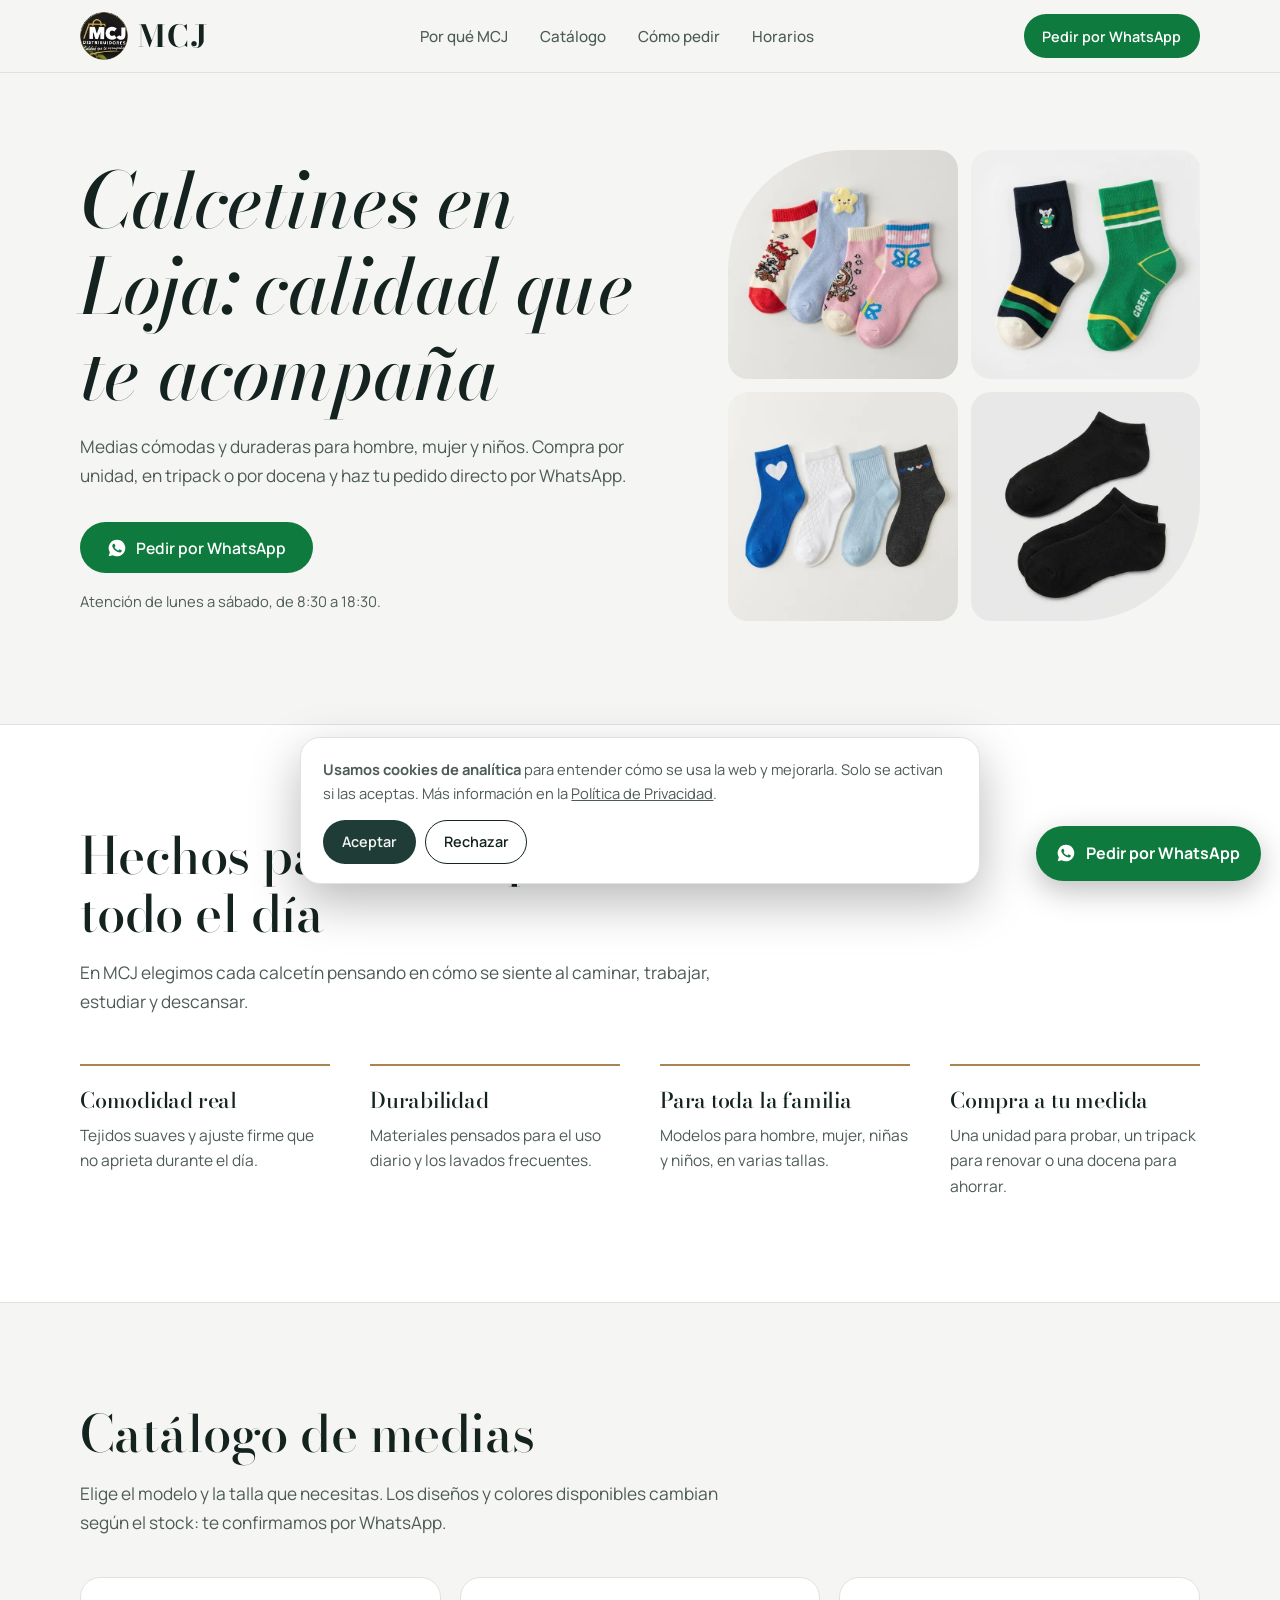
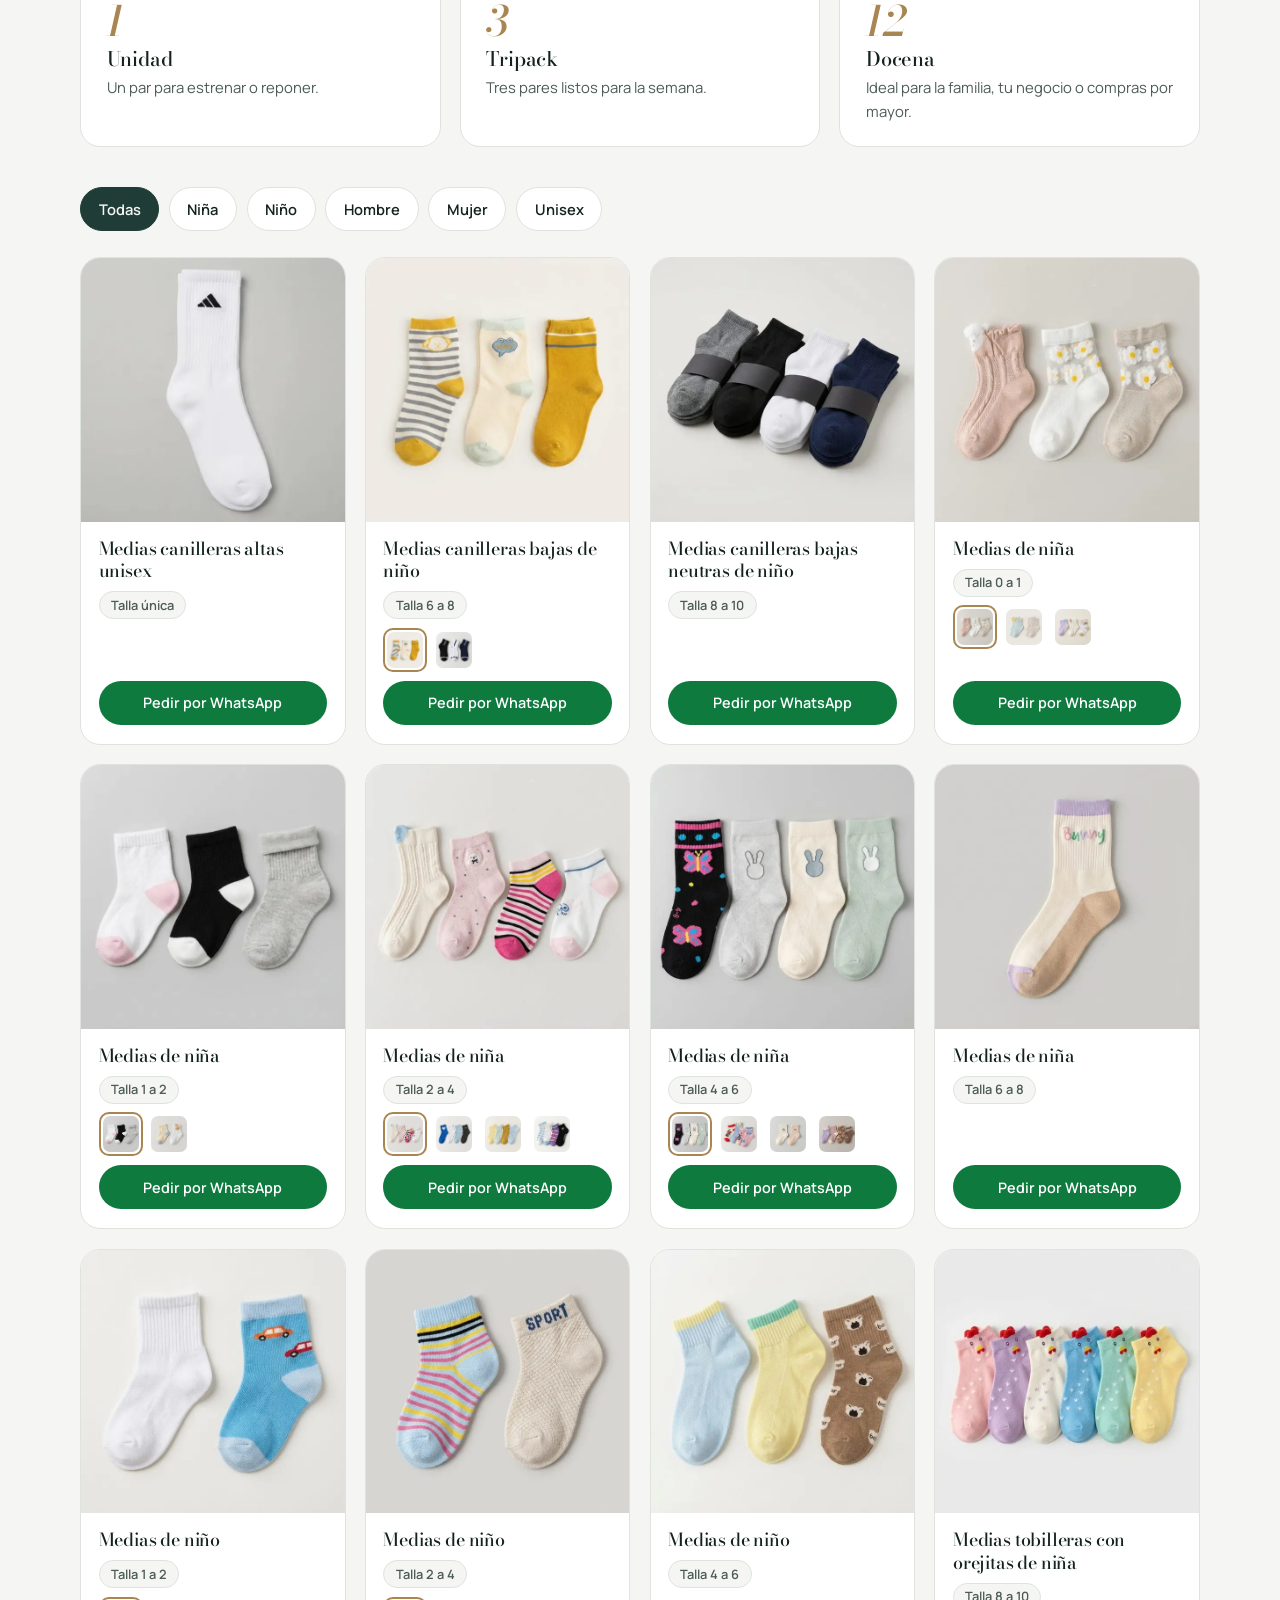
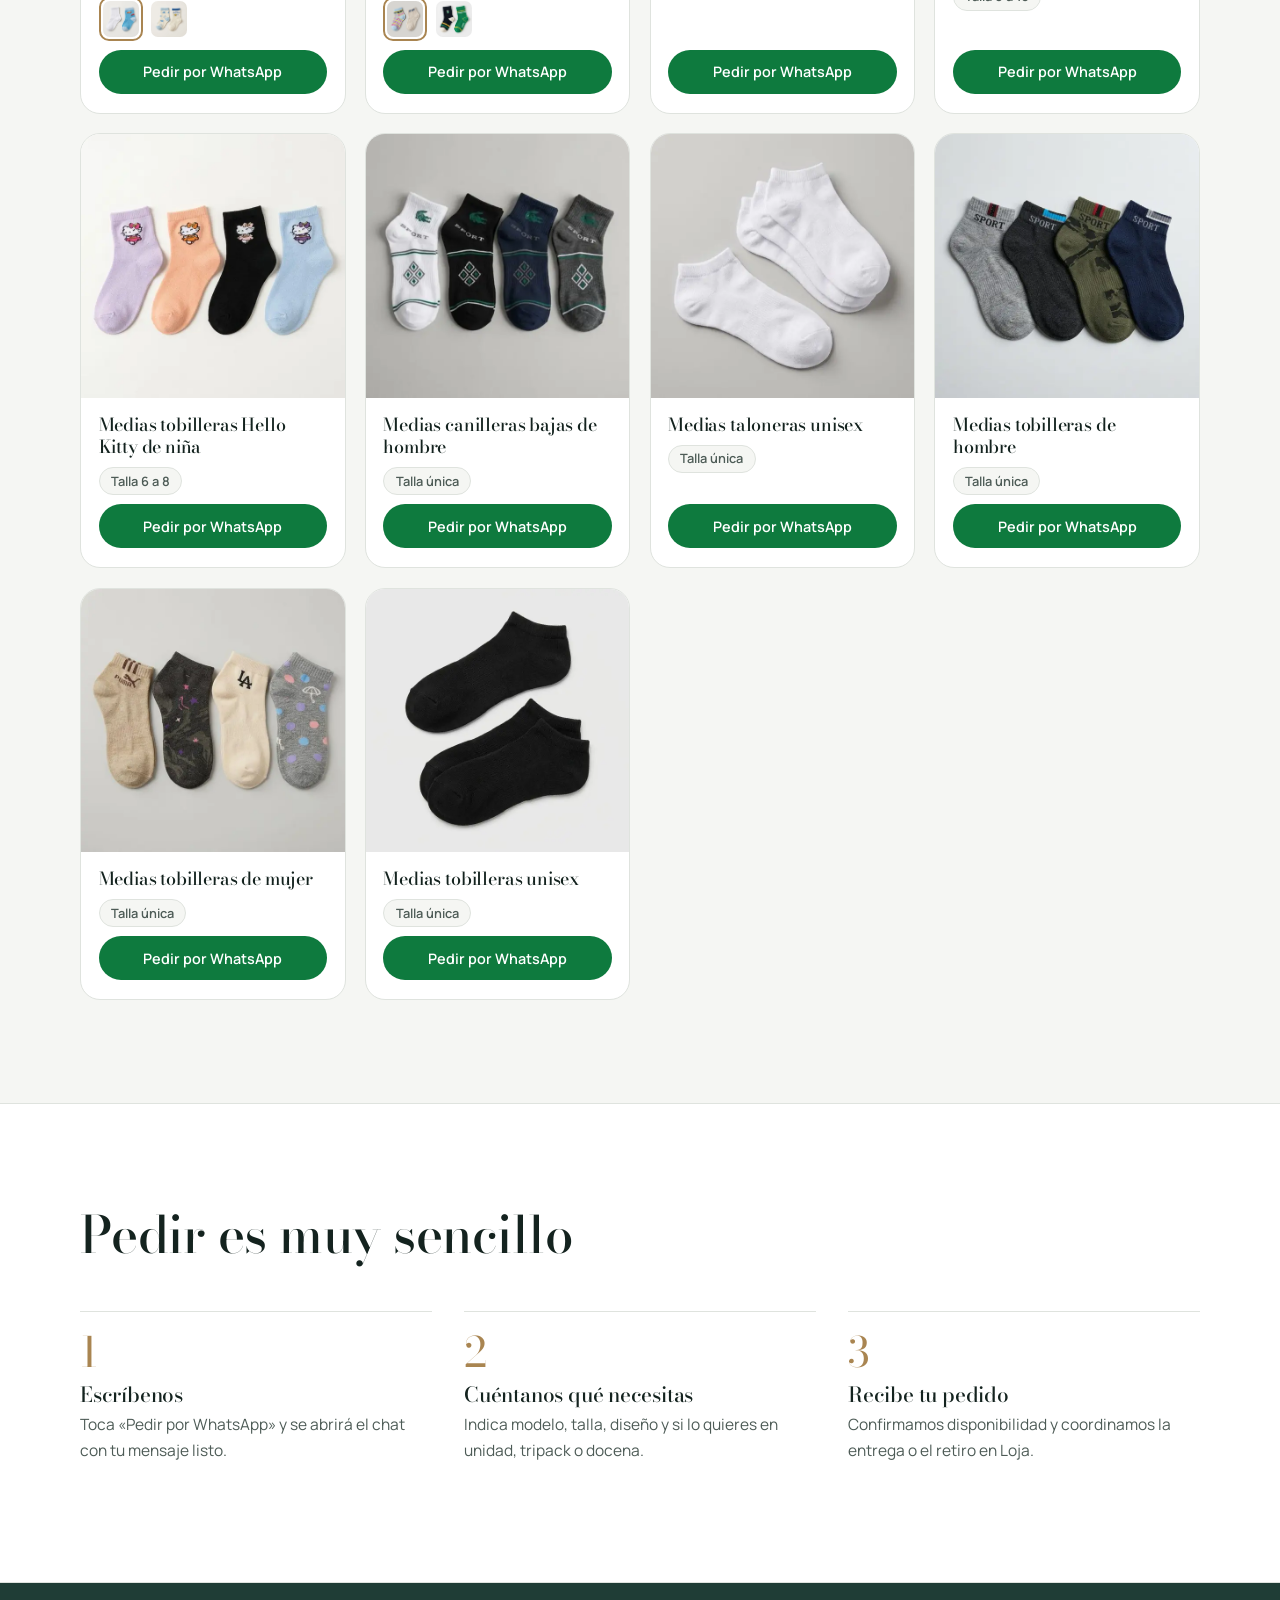
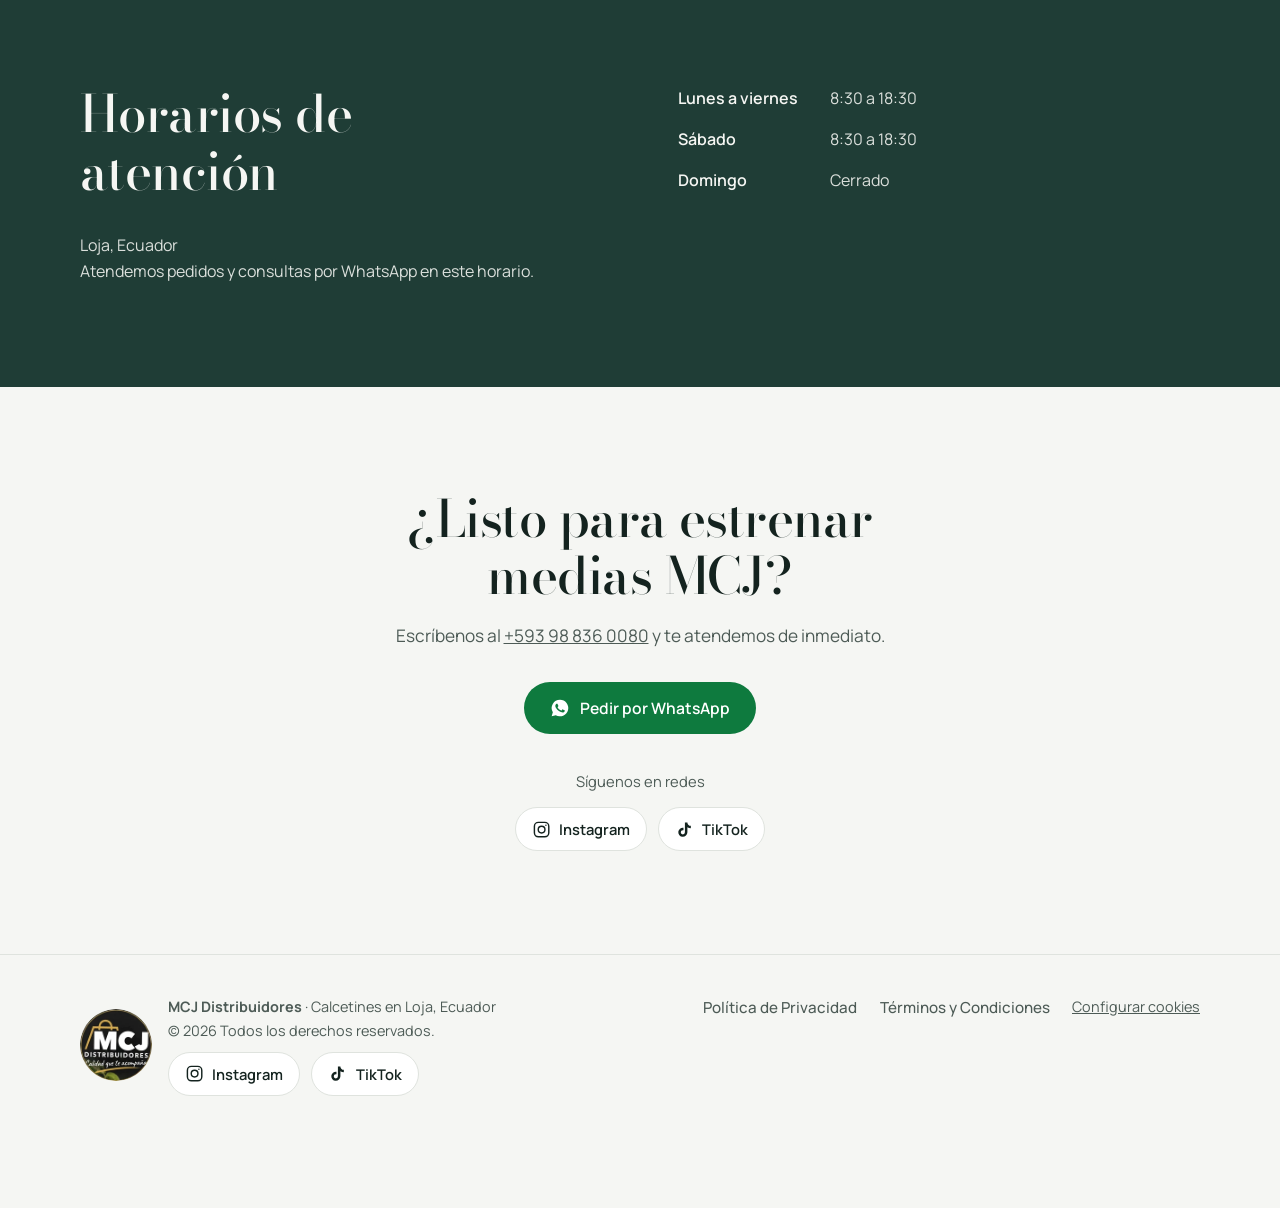
==== index.html @ efca0dd3 "Add files via upload" ====
<!DOCTYPE html>
<html lang="es-EC">
<head>
<meta charset="utf-8">
<meta name="viewport" content="width=device-width, initial-scale=1, viewport-fit=cover">
<title>Calcetines en Loja | Por unidad, tripack y docena | MCJ</title>
<meta name="description" content="Medias y calcetines para hombre, mujer y niños en Loja. Compra por unidad, tripack o docena y pide directo por WhatsApp. MCJ, calidad que te acompaña.">
<meta name="robots" content="index, follow">
<meta name="theme-color" content="#14231f">
<link rel="canonical" href="https://www.tudominio.com/">
<link rel="icon" href="favicon.ico" sizes="any">
<link rel="icon" href="favicon-32.png" sizes="32x32" type="image/png">
<link rel="apple-touch-icon" href="apple-touch-icon.png">
<link rel="manifest" href="site.webmanifest">
<meta property="og:type" content="website"><meta property="og:locale" content="es_EC"><meta property="og:site_name" content="MCJ">
<meta property="og:title" content="Calcetines en Loja | Por unidad, tripack y docena | MCJ"><meta property="og:description" content="Medias y calcetines para hombre, mujer y niños en Loja. Compra por unidad, tripack o docena y pide directo por WhatsApp. MCJ, calidad que te acompaña.">
<meta property="og:url" content="https://www.tudominio.com/">
<meta property="og:image" content="https://www.tudominio.com/img/og-mcj.jpg"><meta property="og:image:width" content="1200"><meta property="og:image:height" content="630">
<meta property="og:image:alt" content="Logo de MCJ Distribuidores y medias: calcetines en Loja, calidad que te acompaña">
<meta name="twitter:card" content="summary_large_image"><meta name="twitter:title" content="Calcetines en Loja | Por unidad, tripack y docena | MCJ"><meta name="twitter:description" content="Medias y calcetines para hombre, mujer y niños en Loja. Compra por unidad, tripack o docena y pide directo por WhatsApp. MCJ, calidad que te acompaña."><meta name="twitter:image" content="https://www.tudominio.com/img/og-mcj.jpg">
<link rel="preconnect" href="https://fonts.googleapis.com"><link rel="preconnect" href="https://fonts.gstatic.com" crossorigin>
<link href="https://fonts.googleapis.com/css2?family=Bodoni+Moda:ital,wght@0,500;0,700;1,500&family=Manrope:wght@400;500;600;700&display=swap" rel="stylesheet">
<link rel="stylesheet" href="style.css">
<script type="application/ld+json">{"@context": "https://schema.org", "@graph": [{"@type": "ClothingStore", "@id": "https://www.tudominio.com/#tienda", "name": "MCJ Distribuidores", "alternateName": "MCJ", "logo": "https://www.tudominio.com/img/logo-mcj.webp", "sameAs": ["https://www.instagram.com/mcj_distribuidores/", "https://www.tiktok.com/@mcj.distribuidore"], "slogan": "Calidad que te acompaña", "description": "Venta de calcetines y medias para hombre, mujer y niños, por unidad, tripack y docena en Loja, Ecuador.", "telephone": "+593988360080", "url": "https://www.tudominio.com/", "image": "https://www.tudominio.com/img/og-mcj.jpg", "priceRange": "$", "address": {"@type": "PostalAddress", "addressLocality": "Loja", "addressRegion": "Loja", "addressCountry": "EC"}, "areaServed": {"@type": "City", "name": "Loja"}, "openingHoursSpecification": [{"@type": "OpeningHoursSpecification", "dayOfWeek": ["Monday", "Tuesday", "Wednesday", "Thursday", "Friday", "Saturday"], "opens": "08:30", "closes": "18:30"}]}, {"@type": "WebSite", "@id": "https://www.tudominio.com/#web", "url": "https://www.tudominio.com/", "name": "MCJ", "inLanguage": "es-EC"}, {"@type": "ItemList", "name": "Catálogo de medias MCJ", "itemListElement": [{"@type": "ListItem", "position": 1, "name": "Medias canilleras altas unisex", "image": "https://www.tudominio.com/img/m00.webp"}, {"@type": "ListItem", "position": 2, "name": "Medias canilleras bajas de niño (talla 6 a 8)", "image": "https://www.tudominio.com/img/m01.webp"}, {"@type": "ListItem", "position": 3, "name": "Medias canilleras bajas neutras de niño (talla 8 a 10)", "image": "https://www.tudominio.com/img/m02.webp"}, {"@type": "ListItem", "position": 4, "name": "Medias de niña (talla 0 a 1)", "image": "https://www.tudominio.com/img/m03.webp"}, {"@type": "ListItem", "position": 5, "name": "Medias de niña (talla 1 a 2)", "image": "https://www.tudominio.com/img/m20.webp"}, {"@type": "ListItem", "position": 6, "name": "Medias de niña (talla 2 a 4)", "image": "https://www.tudominio.com/img/m22.webp"}, {"@type": "ListItem", "position": 7, "name": "Medias de niña (talla 4 a 6)", "image": "https://www.tudominio.com/img/m06.webp"}, {"@type": "ListItem", "position": 8, "name": "Medias de niña (talla 6 a 8)", "image": "https://www.tudominio.com/img/m10.webp"}, {"@type": "ListItem", "position": 9, "name": "Medias de niño (talla 1 a 2)", "image": "https://www.tudominio.com/img/m11.webp"}, {"@type": "ListItem", "position": 10, "name": "Medias de niño (talla 2 a 4)", "image": "https://www.tudominio.com/img/m13.webp"}, {"@type": "ListItem", "position": 11, "name": "Medias de niño (talla 4 a 6)", "image": "https://www.tudominio.com/img/m15.webp"}, {"@type": "ListItem", "position": 12, "name": "Medias tobilleras con orejitas de niña (talla 8 a 10)", "image": "https://www.tudominio.com/img/m16.webp"}, {"@type": "ListItem", "position": 13, "name": "Medias tobilleras Hello Kitty de niña (talla 6 a 8)", "image": "https://www.tudominio.com/img/m17.webp"}, {"@type": "ListItem", "position": 14, "name": "Medias canilleras bajas de hombre", "image": "https://www.tudominio.com/img/m18.webp"}, {"@type": "ListItem", "position": 15, "name": "Medias taloneras unisex", "image": "https://www.tudominio.com/img/m26.webp"}, {"@type": "ListItem", "position": 16, "name": "Medias tobilleras de hombre", "image": "https://www.tudominio.com/img/m27.webp"}, {"@type": "ListItem", "position": 17, "name": "Medias tobilleras de mujer", "image": "https://www.tudominio.com/img/m28.webp"}, {"@type": "ListItem", "position": 18, "name": "Medias tobilleras unisex", "image": "https://www.tudominio.com/img/m29.webp"}]}]}</script>
</head>
<body>
<a class="skip" href="#main">Saltar al contenido</a>
<header class="top"><div class="wrap bar"><a class="brand" href="index.html" aria-label="MCJ Distribuidores, ir al inicio"><img src="img/logo-mcj.webp" alt="" width="48" height="48"><span>MCJ</span></a>
<nav class="main" id="menu" aria-label="Menú principal"><ul><li><a href="index.html#valor">Por qué MCJ</a></li><li><a href="index.html#catalogo">Catálogo</a></li><li><a href="index.html#pedidos">Cómo pedir</a></li><li><a href="index.html#horarios">Horarios</a></li></ul></nav>
<a class="btn btn-wa btn-sm" href="https://wa.me/593988360080?text=Hola%20MCJ%2C%20vi%20su%20p%C3%A1gina%20web%20y%20me%20gustar%C3%ADa%20realizar%20una%20consulta/pedido." target="_blank" rel="noopener" data-wa="header">Pedir por WhatsApp</a>
<button class="menu-btn" type="button" aria-expanded="false" aria-controls="menu" aria-label="Abrir menú"><span></span><span></span></button></div></header>
<main id="main">
<section class="hero"><div class="wrap hero-grid"><div>
<h1>Calcetines en Loja: calidad que te acompaña</h1>
<p class="lead">Medias cómodas y duraderas para hombre, mujer y niños. Compra por unidad, en tripack o por docena y haz tu pedido directo por WhatsApp.</p>
<div class="cta-row"><a class="btn btn-wa" href="https://wa.me/593988360080?text=Hola%20MCJ%2C%20vi%20su%20p%C3%A1gina%20web%20y%20me%20gustar%C3%ADa%20realizar%20una%20consulta/pedido." target="_blank" rel="noopener" data-wa="hero"><svg class="ico" viewBox="0 0 24 24" fill="currentColor" aria-hidden="true"><path d="M12 2a10 10 0 0 0-8.6 15.1L2 22l5-1.3A10 10 0 1 0 12 2zm5.3 14.1c-.2.6-1.3 1.2-1.8 1.2-.5.1-1 .2-3.3-.7-2.8-1.2-4.6-4-4.7-4.2-.1-.2-1.1-1.5-1.1-2.8s.7-2 1-2.3c.2-.3.5-.3.7-.3h.5c.2 0 .4 0 .6.5.2.5.8 1.8.8 1.9.1.1.1.3 0 .5l-.3.4-.4.5c-.1.1-.3.3-.1.6.2.3.8 1.3 1.7 2.100 1.100 1 2.100 1.300 2.400 1.500.3.1.5.1.6-.1l.9-1.100c.2-.3.4-.2.7-.1l1.800.9c.3.1.5.2.5.3.1.2.1.7-.1 1.300z"/></svg> Pedir por WhatsApp</a></div>
<p class="note">Atención de lunes a sábado, de 8:30 a 18:30.</p></div>
<div class="collage"><img src="img/m07.webp" alt="Medias de niña con diseños de colores" width="600" height="600" fetchpriority="high"><img src="img/m14.webp" alt="Medias de niño verdes y azules con rayas" width="600" height="600"><img src="img/m23.webp" alt="Medias de niña azules, blancas y grises" width="600" height="600"><img src="img/m29.webp" alt="Medias tobilleras negras unisex" width="600" height="600"></div></div></section>
<section class="value" id="valor"><div class="wrap"><h2>Hechos para acompañarte todo el día</h2>
<p class="lead">En MCJ elegimos cada calcetín pensando en cómo se siente al caminar, trabajar, estudiar y descansar.</p>
<div class="value-grid"><article><h3>Comodidad real</h3><p>Tejidos suaves y ajuste firme que no aprieta durante el día.</p></article><article><h3>Durabilidad</h3><p>Materiales pensados para el uso diario y los lavados frecuentes.</p></article><article><h3>Para toda la familia</h3><p>Modelos para hombre, mujer, niñas y niños, en varias tallas.</p></article><article><h3>Compra a tu medida</h3><p>Una unidad para probar, un tripack para renovar o una docena para ahorrar.</p></article></div></div></section>
<section id="catalogo"><div class="wrap"><h2>Catálogo de medias</h2>
<p class="lead">Elige el modelo y la talla que necesitas. Los diseños y colores disponibles cambian según el stock: te confirmamos por WhatsApp.</p>
<div class="buy"><div><b>1</b><h3>Unidad</h3><p>Un par para estrenar o reponer.</p></div><div><b>3</b><h3>Tripack</h3><p>Tres pares listos para la semana.</p></div><div><b>12</b><h3>Docena</h3><p>Ideal para la familia, tu negocio o compras por mayor.</p></div></div>
<div class="filters" role="group" aria-label="Filtrar catálogo"><button class="chip" type="button" data-f="todos" aria-pressed="true">Todas</button><button class="chip" type="button" data-f="niña" aria-pressed="false">Niña</button><button class="chip" type="button" data-f="niño" aria-pressed="false">Niño</button><button class="chip" type="button" data-f="hombre" aria-pressed="false">Hombre</button><button class="chip" type="button" data-f="mujer" aria-pressed="false">Mujer</button><button class="chip" type="button" data-f="unisex" aria-pressed="false">Unisex</button></div>
<ul class="grid">
<li><article class="card" data-c="unisex"><img class="main" src="img/m00.webp" alt="Medias canilleras altas unisex – MCJ Loja" width="600" height="600" loading="lazy"><div class="card-body"><h3>Medias canilleras altas unisex</h3><span class="tag">Talla única</span><a class="btn btn-wa btn-sm" href="https://wa.me/593988360080?text=Hola%20MCJ%2C%20me%20interesa%3A%20Medias%20canilleras%20altas%20unisex.%20%C2%BFQu%C3%A9%20dise%C3%B1os%20y%20precios%20tienen%20disponibles%3F" target="_blank" rel="noopener" data-wa="Medias canilleras altas unisex">Pedir por WhatsApp</a></div></article></li>
<li><article class="card" data-c="niño"><img class="main" src="img/m01.webp" alt="Medias canilleras bajas de niño (talla 6 a 8), diseño 1 – MCJ Loja" width="600" height="600" loading="lazy"><div class="card-body"><h3>Medias canilleras bajas de niño</h3><span class="tag">Talla 6 a 8</span><div class="thumbs" role="group" aria-label="Diseños disponibles"><button type="button" aria-pressed="true" aria-label="Ver diseño 1" data-src="img/m01.webp" data-alt="Medias canilleras bajas de niño (talla 6 a 8), diseño 1 – MCJ Loja"><img src="img/m01.webp" alt="" width="40" height="40" loading="lazy"></button><button type="button" aria-pressed="false" aria-label="Ver diseño 2" data-src="img/m19.webp" data-alt="Medias canilleras bajas de niño (talla 6 a 8), diseño 2 – MCJ Loja"><img src="img/m19.webp" alt="" width="40" height="40" loading="lazy"></button></div><a class="btn btn-wa btn-sm" href="https://wa.me/593988360080?text=Hola%20MCJ%2C%20me%20interesa%3A%20Medias%20canilleras%20bajas%20de%20ni%C3%B1o%20%28talla%206%20a%208%29.%20%C2%BFQu%C3%A9%20dise%C3%B1os%20y%20precios%20tienen%20disponibles%3F" target="_blank" rel="noopener" data-wa="Medias canilleras bajas de niño (talla 6 a 8)">Pedir por WhatsApp</a></div></article></li>
<li><article class="card" data-c="niño niña"><img class="main" src="img/m02.webp" alt="Medias canilleras bajas neutras de niño (talla 8 a 10) – MCJ Loja" width="600" height="600" loading="lazy"><div class="card-body"><h3>Medias canilleras bajas neutras de niño</h3><span class="tag">Talla 8 a 10</span><a class="btn btn-wa btn-sm" href="https://wa.me/593988360080?text=Hola%20MCJ%2C%20me%20interesa%3A%20Medias%20canilleras%20bajas%20neutras%20de%20ni%C3%B1o%20%28talla%208%20a%2010%29.%20%C2%BFQu%C3%A9%20dise%C3%B1os%20y%20precios%20tienen%20disponibles%3F" target="_blank" rel="noopener" data-wa="Medias canilleras bajas neutras de niño (talla 8 a 10)">Pedir por WhatsApp</a></div></article></li>
<li><article class="card" data-c="niña"><img class="main" src="img/m03.webp" alt="Medias de niña (talla 0 a 1), diseño 1 – MCJ Loja" width="600" height="600" loading="lazy"><div class="card-body"><h3>Medias de niña</h3><span class="tag">Talla 0 a 1</span><div class="thumbs" role="group" aria-label="Diseños disponibles"><button type="button" aria-pressed="true" aria-label="Ver diseño 1" data-src="img/m03.webp" data-alt="Medias de niña (talla 0 a 1), diseño 1 – MCJ Loja"><img src="img/m03.webp" alt="" width="40" height="40" loading="lazy"></button><button type="button" aria-pressed="false" aria-label="Ver diseño 2" data-src="img/m04.webp" data-alt="Medias de niña (talla 0 a 1), diseño 2 – MCJ Loja"><img src="img/m04.webp" alt="" width="40" height="40" loading="lazy"></button><button type="button" aria-pressed="false" aria-label="Ver diseño 3" data-src="img/m05.webp" data-alt="Medias de niña (talla 0 a 1), diseño 3 – MCJ Loja"><img src="img/m05.webp" alt="" width="40" height="40" loading="lazy"></button></div><a class="btn btn-wa btn-sm" href="https://wa.me/593988360080?text=Hola%20MCJ%2C%20me%20interesa%3A%20Medias%20de%20ni%C3%B1a%20%28talla%200%20a%201%29.%20%C2%BFQu%C3%A9%20dise%C3%B1os%20y%20precios%20tienen%20disponibles%3F" target="_blank" rel="noopener" data-wa="Medias de niña (talla 0 a 1)">Pedir por WhatsApp</a></div></article></li>
<li><article class="card" data-c="niña"><img class="main" src="img/m20.webp" alt="Medias de niña (talla 1 a 2), diseño 1 – MCJ Loja" width="600" height="600" loading="lazy"><div class="card-body"><h3>Medias de niña</h3><span class="tag">Talla 1 a 2</span><div class="thumbs" role="group" aria-label="Diseños disponibles"><button type="button" aria-pressed="true" aria-label="Ver diseño 1" data-src="img/m20.webp" data-alt="Medias de niña (talla 1 a 2), diseño 1 – MCJ Loja"><img src="img/m20.webp" alt="" width="40" height="40" loading="lazy"></button><button type="button" aria-pressed="false" aria-label="Ver diseño 2" data-src="img/m21.webp" data-alt="Medias de niña (talla 1 a 2), diseño 2 – MCJ Loja"><img src="img/m21.webp" alt="" width="40" height="40" loading="lazy"></button></div><a class="btn btn-wa btn-sm" href="https://wa.me/593988360080?text=Hola%20MCJ%2C%20me%20interesa%3A%20Medias%20de%20ni%C3%B1a%20%28talla%201%20a%202%29.%20%C2%BFQu%C3%A9%20dise%C3%B1os%20y%20precios%20tienen%20disponibles%3F" target="_blank" rel="noopener" data-wa="Medias de niña (talla 1 a 2)">Pedir por WhatsApp</a></div></article></li>
<li><article class="card" data-c="niña"><img class="main" src="img/m22.webp" alt="Medias de niña (talla 2 a 4), diseño 1 – MCJ Loja" width="600" height="600" loading="lazy"><div class="card-body"><h3>Medias de niña</h3><span class="tag">Talla 2 a 4</span><div class="thumbs" role="group" aria-label="Diseños disponibles"><button type="button" aria-pressed="true" aria-label="Ver diseño 1" data-src="img/m22.webp" data-alt="Medias de niña (talla 2 a 4), diseño 1 – MCJ Loja"><img src="img/m22.webp" alt="" width="40" height="40" loading="lazy"></button><button type="button" aria-pressed="false" aria-label="Ver diseño 2" data-src="img/m23.webp" data-alt="Medias de niña (talla 2 a 4), diseño 2 – MCJ Loja"><img src="img/m23.webp" alt="" width="40" height="40" loading="lazy"></button><button type="button" aria-pressed="false" aria-label="Ver diseño 3" data-src="img/m24.webp" data-alt="Medias de niña (talla 2 a 4), diseño 3 – MCJ Loja"><img src="img/m24.webp" alt="" width="40" height="40" loading="lazy"></button><button type="button" aria-pressed="false" aria-label="Ver diseño 4" data-src="img/m25.webp" data-alt="Medias de niña (talla 2 a 4), diseño 4 – MCJ Loja"><img src="img/m25.webp" alt="" width="40" height="40" loading="lazy"></button></div><a class="btn btn-wa btn-sm" href="https://wa.me/593988360080?text=Hola%20MCJ%2C%20me%20interesa%3A%20Medias%20de%20ni%C3%B1a%20%28talla%202%20a%204%29.%20%C2%BFQu%C3%A9%20dise%C3%B1os%20y%20precios%20tienen%20disponibles%3F" target="_blank" rel="noopener" data-wa="Medias de niña (talla 2 a 4)">Pedir por WhatsApp</a></div></article></li>
<li><article class="card" data-c="niña"><img class="main" src="img/m06.webp" alt="Medias de niña (talla 4 a 6), diseño 1 – MCJ Loja" width="600" height="600" loading="lazy"><div class="card-body"><h3>Medias de niña</h3><span class="tag">Talla 4 a 6</span><div class="thumbs" role="group" aria-label="Diseños disponibles"><button type="button" aria-pressed="true" aria-label="Ver diseño 1" data-src="img/m06.webp" data-alt="Medias de niña (talla 4 a 6), diseño 1 – MCJ Loja"><img src="img/m06.webp" alt="" width="40" height="40" loading="lazy"></button><button type="button" aria-pressed="false" aria-label="Ver diseño 2" data-src="img/m07.webp" data-alt="Medias de niña (talla 4 a 6), diseño 2 – MCJ Loja"><img src="img/m07.webp" alt="" width="40" height="40" loading="lazy"></button><button type="button" aria-pressed="false" aria-label="Ver diseño 3" data-src="img/m08.webp" data-alt="Medias de niña (talla 4 a 6), diseño 3 – MCJ Loja"><img src="img/m08.webp" alt="" width="40" height="40" loading="lazy"></button><button type="button" aria-pressed="false" aria-label="Ver diseño 4" data-src="img/m09.webp" data-alt="Medias de niña (talla 4 a 6), diseño 4 – MCJ Loja"><img src="img/m09.webp" alt="" width="40" height="40" loading="lazy"></button></div><a class="btn btn-wa btn-sm" href="https://wa.me/593988360080?text=Hola%20MCJ%2C%20me%20interesa%3A%20Medias%20de%20ni%C3%B1a%20%28talla%204%20a%206%29.%20%C2%BFQu%C3%A9%20dise%C3%B1os%20y%20precios%20tienen%20disponibles%3F" target="_blank" rel="noopener" data-wa="Medias de niña (talla 4 a 6)">Pedir por WhatsApp</a></div></article></li>
<li><article class="card" data-c="niña"><img class="main" src="img/m10.webp" alt="Medias de niña (talla 6 a 8) – MCJ Loja" width="600" height="600" loading="lazy"><div class="card-body"><h3>Medias de niña</h3><span class="tag">Talla 6 a 8</span><a class="btn btn-wa btn-sm" href="https://wa.me/593988360080?text=Hola%20MCJ%2C%20me%20interesa%3A%20Medias%20de%20ni%C3%B1a%20%28talla%206%20a%208%29.%20%C2%BFQu%C3%A9%20dise%C3%B1os%20y%20precios%20tienen%20disponibles%3F" target="_blank" rel="noopener" data-wa="Medias de niña (talla 6 a 8)">Pedir por WhatsApp</a></div></article></li>
<li><article class="card" data-c="niño"><img class="main" src="img/m11.webp" alt="Medias de niño (talla 1 a 2), diseño 1 – MCJ Loja" width="600" height="600" loading="lazy"><div class="card-body"><h3>Medias de niño</h3><span class="tag">Talla 1 a 2</span><div class="thumbs" role="group" aria-label="Diseños disponibles"><button type="button" aria-pressed="true" aria-label="Ver diseño 1" data-src="img/m11.webp" data-alt="Medias de niño (talla 1 a 2), diseño 1 – MCJ Loja"><img src="img/m11.webp" alt="" width="40" height="40" loading="lazy"></button><button type="button" aria-pressed="false" aria-label="Ver diseño 2" data-src="img/m12.webp" data-alt="Medias de niño (talla 1 a 2), diseño 2 – MCJ Loja"><img src="img/m12.webp" alt="" width="40" height="40" loading="lazy"></button></div><a class="btn btn-wa btn-sm" href="https://wa.me/593988360080?text=Hola%20MCJ%2C%20me%20interesa%3A%20Medias%20de%20ni%C3%B1o%20%28talla%201%20a%202%29.%20%C2%BFQu%C3%A9%20dise%C3%B1os%20y%20precios%20tienen%20disponibles%3F" target="_blank" rel="noopener" data-wa="Medias de niño (talla 1 a 2)">Pedir por WhatsApp</a></div></article></li>
<li><article class="card" data-c="niño"><img class="main" src="img/m13.webp" alt="Medias de niño (talla 2 a 4), diseño 1 – MCJ Loja" width="600" height="600" loading="lazy"><div class="card-body"><h3>Medias de niño</h3><span class="tag">Talla 2 a 4</span><div class="thumbs" role="group" aria-label="Diseños disponibles"><button type="button" aria-pressed="true" aria-label="Ver diseño 1" data-src="img/m13.webp" data-alt="Medias de niño (talla 2 a 4), diseño 1 – MCJ Loja"><img src="img/m13.webp" alt="" width="40" height="40" loading="lazy"></button><button type="button" aria-pressed="false" aria-label="Ver diseño 2" data-src="img/m14.webp" data-alt="Medias de niño (talla 2 a 4), diseño 2 – MCJ Loja"><img src="img/m14.webp" alt="" width="40" height="40" loading="lazy"></button></div><a class="btn btn-wa btn-sm" href="https://wa.me/593988360080?text=Hola%20MCJ%2C%20me%20interesa%3A%20Medias%20de%20ni%C3%B1o%20%28talla%202%20a%204%29.%20%C2%BFQu%C3%A9%20dise%C3%B1os%20y%20precios%20tienen%20disponibles%3F" target="_blank" rel="noopener" data-wa="Medias de niño (talla 2 a 4)">Pedir por WhatsApp</a></div></article></li>
<li><article class="card" data-c="niño"><img class="main" src="img/m15.webp" alt="Medias de niño (talla 4 a 6) – MCJ Loja" width="600" height="600" loading="lazy"><div class="card-body"><h3>Medias de niño</h3><span class="tag">Talla 4 a 6</span><a class="btn btn-wa btn-sm" href="https://wa.me/593988360080?text=Hola%20MCJ%2C%20me%20interesa%3A%20Medias%20de%20ni%C3%B1o%20%28talla%204%20a%206%29.%20%C2%BFQu%C3%A9%20dise%C3%B1os%20y%20precios%20tienen%20disponibles%3F" target="_blank" rel="noopener" data-wa="Medias de niño (talla 4 a 6)">Pedir por WhatsApp</a></div></article></li>
<li><article class="card" data-c="niña"><img class="main" src="img/m16.webp" alt="Medias tobilleras con orejitas de niña (talla 8 a 10) – MCJ Loja" width="600" height="600" loading="lazy"><div class="card-body"><h3>Medias tobilleras con orejitas de niña</h3><span class="tag">Talla 8 a 10</span><a class="btn btn-wa btn-sm" href="https://wa.me/593988360080?text=Hola%20MCJ%2C%20me%20interesa%3A%20Medias%20tobilleras%20con%20orejitas%20de%20ni%C3%B1a%20%28talla%208%20a%2010%29.%20%C2%BFQu%C3%A9%20dise%C3%B1os%20y%20precios%20tienen%20disponibles%3F" target="_blank" rel="noopener" data-wa="Medias tobilleras con orejitas de niña (talla 8 a 10)">Pedir por WhatsApp</a></div></article></li>
<li><article class="card" data-c="niña"><img class="main" src="img/m17.webp" alt="Medias tobilleras Hello Kitty de niña (talla 6 a 8) – MCJ Loja" width="600" height="600" loading="lazy"><div class="card-body"><h3>Medias tobilleras Hello Kitty de niña</h3><span class="tag">Talla 6 a 8</span><a class="btn btn-wa btn-sm" href="https://wa.me/593988360080?text=Hola%20MCJ%2C%20me%20interesa%3A%20Medias%20tobilleras%20Hello%20Kitty%20de%20ni%C3%B1a%20%28talla%206%20a%208%29.%20%C2%BFQu%C3%A9%20dise%C3%B1os%20y%20precios%20tienen%20disponibles%3F" target="_blank" rel="noopener" data-wa="Medias tobilleras Hello Kitty de niña (talla 6 a 8)">Pedir por WhatsApp</a></div></article></li>
<li><article class="card" data-c="hombre"><img class="main" src="img/m18.webp" alt="Medias canilleras bajas de hombre – MCJ Loja" width="600" height="600" loading="lazy"><div class="card-body"><h3>Medias canilleras bajas de hombre</h3><span class="tag">Talla única</span><a class="btn btn-wa btn-sm" href="https://wa.me/593988360080?text=Hola%20MCJ%2C%20me%20interesa%3A%20Medias%20canilleras%20bajas%20de%20hombre.%20%C2%BFQu%C3%A9%20dise%C3%B1os%20y%20precios%20tienen%20disponibles%3F" target="_blank" rel="noopener" data-wa="Medias canilleras bajas de hombre">Pedir por WhatsApp</a></div></article></li>
<li><article class="card" data-c="unisex"><img class="main" src="img/m26.webp" alt="Medias taloneras unisex – MCJ Loja" width="600" height="600" loading="lazy"><div class="card-body"><h3>Medias taloneras unisex</h3><span class="tag">Talla única</span><a class="btn btn-wa btn-sm" href="https://wa.me/593988360080?text=Hola%20MCJ%2C%20me%20interesa%3A%20Medias%20taloneras%20unisex.%20%C2%BFQu%C3%A9%20dise%C3%B1os%20y%20precios%20tienen%20disponibles%3F" target="_blank" rel="noopener" data-wa="Medias taloneras unisex">Pedir por WhatsApp</a></div></article></li>
<li><article class="card" data-c="hombre"><img class="main" src="img/m27.webp" alt="Medias tobilleras de hombre – MCJ Loja" width="600" height="600" loading="lazy"><div class="card-body"><h3>Medias tobilleras de hombre</h3><span class="tag">Talla única</span><a class="btn btn-wa btn-sm" href="https://wa.me/593988360080?text=Hola%20MCJ%2C%20me%20interesa%3A%20Medias%20tobilleras%20de%20hombre.%20%C2%BFQu%C3%A9%20dise%C3%B1os%20y%20precios%20tienen%20disponibles%3F" target="_blank" rel="noopener" data-wa="Medias tobilleras de hombre">Pedir por WhatsApp</a></div></article></li>
<li><article class="card" data-c="mujer"><img class="main" src="img/m28.webp" alt="Medias tobilleras de mujer – MCJ Loja" width="600" height="600" loading="lazy"><div class="card-body"><h3>Medias tobilleras de mujer</h3><span class="tag">Talla única</span><a class="btn btn-wa btn-sm" href="https://wa.me/593988360080?text=Hola%20MCJ%2C%20me%20interesa%3A%20Medias%20tobilleras%20de%20mujer.%20%C2%BFQu%C3%A9%20dise%C3%B1os%20y%20precios%20tienen%20disponibles%3F" target="_blank" rel="noopener" data-wa="Medias tobilleras de mujer">Pedir por WhatsApp</a></div></article></li>
<li><article class="card" data-c="unisex"><img class="main" src="img/m29.webp" alt="Medias tobilleras unisex – MCJ Loja" width="600" height="600" loading="lazy"><div class="card-body"><h3>Medias tobilleras unisex</h3><span class="tag">Talla única</span><a class="btn btn-wa btn-sm" href="https://wa.me/593988360080?text=Hola%20MCJ%2C%20me%20interesa%3A%20Medias%20tobilleras%20unisex.%20%C2%BFQu%C3%A9%20dise%C3%B1os%20y%20precios%20tienen%20disponibles%3F" target="_blank" rel="noopener" data-wa="Medias tobilleras unisex">Pedir por WhatsApp</a></div></article></li>
</ul></div></section>
<section class="alt" id="pedidos"><div class="wrap"><h2>Pedir es muy sencillo</h2><ol class="steps">
<li><h3>Escríbenos</h3><p>Toca «Pedir por WhatsApp» y se abrirá el chat con tu mensaje listo.</p></li>
<li><h3>Cuéntanos qué necesitas</h3><p>Indica modelo, talla, diseño y si lo quieres en unidad, tripack o docena.</p></li>
<li><h3>Recibe tu pedido</h3><p>Confirmamos disponibilidad y coordinamos la entrega o el retiro en Loja.</p></li></ol></div></section>
<section class="info" id="horarios"><div class="wrap info-grid"><div><h2>Horarios de atención</h2><address>Loja, Ecuador<br>Atendemos pedidos y consultas por WhatsApp en este horario.</address></div>
<dl><dt>Lunes a viernes</dt><dd>8:30 a 18:30</dd><dt>Sábado</dt><dd>8:30 a 18:30</dd><dt>Domingo</dt><dd>Cerrado</dd></dl></div></section>
<section id="contacto"><div class="wrap center"><h2>¿Listo para estrenar medias MCJ?</h2><p class="lead">Escríbenos al <a href="tel:+593988360080">+593 98 836 0080</a> y te atendemos de inmediato.</p>
<div class="cta-row"><a class="btn btn-wa" href="https://wa.me/593988360080?text=Hola%20MCJ%2C%20vi%20su%20p%C3%A1gina%20web%20y%20me%20gustar%C3%ADa%20realizar%20una%20consulta/pedido." target="_blank" rel="noopener" data-wa="footer"><svg class="ico" viewBox="0 0 24 24" fill="currentColor" aria-hidden="true"><path d="M12 2a10 10 0 0 0-8.6 15.1L2 22l5-1.3A10 10 0 1 0 12 2zm5.3 14.1c-.2.6-1.3 1.2-1.8 1.2-.5.1-1 .2-3.3-.7-2.8-1.2-4.6-4-4.7-4.2-.1-.2-1.1-1.5-1.1-2.8s.7-2 1-2.3c.2-.3.5-.3.7-.3h.5c.2 0 .4 0 .6.5.2.5.8 1.8.8 1.9.1.1.1.3 0 .5l-.3.4-.4.5c-.1.1-.3.3-.1.6.2.3.8 1.3 1.7 2.100 1.100 1 2.100 1.300 2.400 1.500.3.1.5.1.6-.1l.9-1.100c.2-.3.4-.2.7-.1l1.800.9c.3.1.5.2.5.3.1.2.1.7-.1 1.300z"/></svg> Pedir por WhatsApp</a></div>
<p class="follow">Síguenos en redes</p><ul class="social " aria-label="Redes sociales"><li><a href="https://www.instagram.com/mcj_distribuidores/" target="_blank" rel="noopener noreferrer" aria-label="Instagram de MCJ Distribuidores (se abre en una pestaña nueva)"><svg viewBox="0 0 24 24" fill="none" stroke="currentColor" stroke-width="1.8" aria-hidden="true"><rect x="3" y="3" width="18" height="18" rx="5"/><circle cx="12" cy="12" r="4.2"/><circle cx="17.4" cy="6.6" r=".9" fill="currentColor" stroke="none"/></svg><span>Instagram</span></a></li><li><a href="https://www.tiktok.com/@mcj.distribuidore" target="_blank" rel="noopener noreferrer" aria-label="TikTok de MCJ Distribuidores (se abre en una pestaña nueva)"><svg viewBox="0 0 24 24" fill="currentColor" aria-hidden="true"><path d="M16.6 5.8A4.3 4.3 0 0 1 15.5 3h-3.1v12.4a2.6 2.6 0 1 1-2.6-2.6c.3 0 .5 0 .8.1V9.7a5.7 5.7 0 1 0 4.9 5.7V9a7.4 7.4 0 0 0 4.3 1.4V7.3a4.3 4.3 0 0 1-3.2-1.5z"/></svg><span>TikTok</span></a></li></ul></div></section>
</main>
<footer><div class="wrap foot"><div class="foot-brand"><img src="img/logo-mcj.webp" alt="Logo de MCJ Distribuidores" width="72" height="72" loading="lazy"><div><p><strong>MCJ Distribuidores</strong> · Calcetines en Loja, Ecuador</p><p>© <span id="y">2026</span> Todos los derechos reservados.</p><ul class="social foot-soc" aria-label="Redes sociales"><li><a href="https://www.instagram.com/mcj_distribuidores/" target="_blank" rel="noopener noreferrer" aria-label="Instagram de MCJ Distribuidores (se abre en una pestaña nueva)"><svg viewBox="0 0 24 24" fill="none" stroke="currentColor" stroke-width="1.8" aria-hidden="true"><rect x="3" y="3" width="18" height="18" rx="5"/><circle cx="12" cy="12" r="4.2"/><circle cx="17.4" cy="6.6" r=".9" fill="currentColor" stroke="none"/></svg><span>Instagram</span></a></li><li><a href="https://www.tiktok.com/@mcj.distribuidore" target="_blank" rel="noopener noreferrer" aria-label="TikTok de MCJ Distribuidores (se abre en una pestaña nueva)"><svg viewBox="0 0 24 24" fill="currentColor" aria-hidden="true"><path d="M16.6 5.8A4.3 4.3 0 0 1 15.5 3h-3.1v12.4a2.6 2.6 0 1 1-2.6-2.6c.3 0 .5 0 .8.1V9.7a5.7 5.7 0 1 0 4.9 5.7V9a7.4 7.4 0 0 0 4.3 1.4V7.3a4.3 4.3 0 0 1-3.2-1.5z"/></svg><span>TikTok</span></a></li></ul></div></div>
<nav aria-label="Legal"><ul><li><a href="politica-de-privacidad.html">Política de Privacidad</a></li><li><a href="terminos-y-condiciones.html">Términos y Condiciones</a></li><li><button type="button" data-cookie-open>Configurar cookies</button></li></ul></nav></div></footer>
<div class="cookie" id="cookie" role="dialog" aria-labelledby="ck-t" hidden>
<p id="ck-t"><strong>Usamos cookies de analítica</strong> para entender cómo se usa la web y mejorarla. Solo se activan si las aceptas. Más información en la <a href="politica-de-privacidad.html">Política de Privacidad</a>.</p>
<div class="cta-row"><button class="btn btn-primary btn-sm" type="button" data-cookie="yes">Aceptar</button><button class="btn btn-ghost btn-sm" type="button" data-cookie="no">Rechazar</button></div></div>
<script src="app.js" defer></script>
<a class="wa" href="https://wa.me/593988360080?text=Hola%20MCJ%2C%20vi%20su%20p%C3%A1gina%20web%20y%20me%20gustar%C3%ADa%20realizar%20una%20consulta/pedido." target="_blank" rel="noopener" aria-label="Pedir por WhatsApp" data-wa="flotante"><svg class="ico" viewBox="0 0 24 24" fill="currentColor" aria-hidden="true"><path d="M12 2a10 10 0 0 0-8.6 15.1L2 22l5-1.3A10 10 0 1 0 12 2zm5.3 14.1c-.2.6-1.3 1.2-1.8 1.2-.5.1-1 .2-3.3-.7-2.8-1.2-4.6-4-4.7-4.2-.1-.2-1.1-1.5-1.1-2.8s.7-2 1-2.3c.2-.3.5-.3.7-.3h.5c.2 0 .4 0 .6.5.2.5.8 1.8.8 1.9.1.1.1.3 0 .5l-.3.4-.4.5c-.1.1-.3.3-.1.6.2.3.8 1.3 1.7 2.100 1.100 1 2.100 1.300 2.400 1.500.3.1.5.1.6-.1l.9-1.100c.2-.3.4-.2.7-.1l1.800.9c.3.1.5.2.5.3.1.2.1.7-.1 1.300z"/></svg><span>Pedir por WhatsApp</span></a>
</body></html>
---- style.css ----
:root{--bg:#f5f6f3;--surface:#fff;--ink:#14231f;--muted:#4d5b56;--line:#dfe3de;--green:#1f3d36;--brass:#a98551;--on-green:#f5f6f3;--wa:#0e7a3e;
--serif:"Bodoni Moda",Georgia,"Times New Roman",serif;--sans:"Manrope",system-ui,-apple-system,"Segoe UI",Roboto,sans-serif;
box-sizing:border-box;padding-top:env(safe-area-inset-top,0px);padding-bottom:env(safe-area-inset-bottom,0px)}
@media (prefers-color-scheme:dark){:root:not([data-theme="light"]){--bg:#0f1815;--surface:#16231f;--ink:#eef1ee;--muted:#a9b6b0;--line:#26362f;--green:#2b5248;--brass:#c6a26b;--wa:#0f7a3f}}
:root[data-theme="dark"]{--bg:#0f1815;--surface:#16231f;--ink:#eef1ee;--muted:#a9b6b0;--line:#26362f;--green:#2b5248;--brass:#c6a26b;--wa:#0f7a3f}
*,*::before,*::after{box-sizing:inherit}
html{scroll-behavior:smooth;scroll-padding-top:calc(88px + env(safe-area-inset-top,0px))}
body{margin:0;background:var(--bg);color:var(--ink);font-family:var(--sans);line-height:1.65;-webkit-font-smoothing:antialiased}
img{max-width:100%;height:auto;display:block}a{color:inherit}
:focus-visible{outline:3px solid var(--brass);outline-offset:3px}
.skip{position:absolute;left:-999px;top:0;background:var(--green);color:var(--on-green);padding:.7rem 1rem;z-index:100}.skip:focus{left:0}
.wrap{width:min(1120px,100% - 2.5rem);margin-inline:auto}
section{padding:clamp(4rem,8vw,7rem) 0}
h1,h2,h3{font-family:var(--serif);font-weight:500;line-height:1.12;margin:0;letter-spacing:-.01em}
h2{font-size:clamp(2rem,4.4vw,3.2rem);max-width:20ch}p{margin:0}
.lead{color:var(--muted);font-size:1.08rem;max-width:58ch;margin-top:1.1rem}
.btn{display:inline-flex;align-items:center;justify-content:center;gap:.6rem;min-height:48px;padding:.85rem 1.6rem;border-radius:999px;font:600 .98rem var(--sans);text-decoration:none;border:1.5px solid transparent;cursor:pointer;transition:transform .2s,background .2s,color .2s}
.btn:hover{transform:translateY(-2px)}
.btn-primary{background:var(--green);color:var(--on-green)}.btn-primary:hover{background:var(--brass);color:#14231f}
.btn-wa{background:var(--wa);color:#fff}.btn-wa:hover{background:var(--brass);color:#14231f}
.btn-ghost{border-color:var(--ink);color:var(--ink);background:none}.btn-ghost:hover{background:var(--ink);color:var(--bg)}
.btn-sm{min-height:44px;padding:.6rem 1.1rem;font-size:.9rem}
.ico{width:1.25rem;height:1.25rem;flex:none}
header.top{position:sticky;top:env(safe-area-inset-top,0px);z-index:50;background:color-mix(in srgb,var(--bg) 92%,transparent);backdrop-filter:blur(12px);border-bottom:1px solid var(--line)}
.bar{display:flex;align-items:center;justify-content:space-between;min-height:72px;gap:1rem}
.brand{font-family:var(--serif);font-size:1.9rem;font-weight:700;letter-spacing:.08em;text-decoration:none}
nav ul{display:flex;gap:2rem;list-style:none;margin:0;padding:0}
nav a{text-decoration:none;font-weight:500;font-size:.95rem;color:var(--muted)}nav a:hover{color:var(--ink)}
.menu-btn{display:none;background:none;border:1.5px solid var(--line);border-radius:12px;width:46px;height:46px;cursor:pointer;color:var(--ink)}
.menu-btn span{display:block;width:20px;height:2px;background:currentColor;margin:5px auto}
.hero{padding-top:clamp(3rem,6vw,5rem)}
.hero-grid{display:grid;grid-template-columns:1.1fr .9fr;gap:clamp(2rem,6vw,4.5rem);align-items:center}
.hero h1{font-size:clamp(2.5rem,6vw,4.8rem);font-style:italic}
.cta-row{display:flex;flex-wrap:wrap;gap:.9rem;margin-top:2rem}
.hero .note{margin-top:1rem;font-size:.92rem;color:var(--muted)}
.collage{display:grid;grid-template-columns:1fr 1fr;gap:.8rem}
.collage img{border-radius:20px;aspect-ratio:1;object-fit:cover;width:100%}
.collage img:first-child{border-radius:120px 20px 20px 20px}.collage img:last-child{border-radius:20px 20px 120px 20px}
.value{background:var(--surface);border-block:1px solid var(--line)}
.value-grid{display:grid;grid-template-columns:repeat(4,1fr);gap:2.5rem;margin-top:3rem}
.value-grid h3{font-size:1.35rem;margin-bottom:.6rem}.value-grid p{color:var(--muted);font-size:.97rem}
.value-grid article{border-top:2px solid var(--brass);padding-top:1.4rem}
.buy{display:grid;grid-template-columns:repeat(3,1fr);gap:1.2rem;margin-top:2.5rem}
.buy div{border:1px solid var(--line);background:var(--surface);border-radius:20px;padding:1.4rem 1.6rem}
.buy b{font-family:var(--serif);font-size:2.6rem;font-style:italic;font-weight:500;color:var(--brass);line-height:1}
.buy h3{font-size:1.25rem;margin:.3rem 0}.buy p{font-size:.93rem;color:var(--muted)}
.filters{display:flex;flex-wrap:wrap;gap:.6rem;margin:2.5rem 0 1.6rem}
.chip{min-height:44px;padding:.5rem 1.1rem;border-radius:999px;border:1.5px solid var(--line);background:var(--surface);color:var(--ink);font:600 .92rem var(--sans);cursor:pointer}
.chip[aria-pressed="true"]{background:var(--green);color:var(--on-green);border-color:var(--green)}
.grid{display:grid;grid-template-columns:repeat(4,1fr);gap:1.2rem;list-style:none;margin:0;padding:0}
.card{background:var(--surface);border:1px solid var(--line);border-radius:20px;overflow:hidden;display:flex;flex-direction:column;height:100%}
.card[hidden]{display:none}
.card img.main{width:100%;aspect-ratio:1;object-fit:cover;background:var(--line)}
.card-body{padding:1rem 1.1rem 1.2rem;display:flex;flex-direction:column;gap:.55rem;flex:1}
.card h3{font-size:1.12rem;line-height:1.25}
.tag{align-self:flex-start;font-size:.8rem;font-weight:600;padding:.15rem .7rem;border-radius:999px;background:var(--bg);border:1px solid var(--line);color:var(--muted)}
.thumbs{display:flex;gap:.3rem;flex-wrap:wrap}
.thumbs button{width:44px;height:44px;padding:2px;border:2px solid transparent;border-radius:10px;background:none;cursor:pointer}
.thumbs button[aria-pressed="true"]{border-color:var(--brass)}
.thumbs img{width:100%;height:100%;object-fit:cover;border-radius:7px}
.card .btn{margin-top:auto}
.steps{counter-reset:s;display:grid;grid-template-columns:repeat(3,1fr);gap:2rem;margin-top:3rem;list-style:none;padding:0}
.steps li{counter-increment:s;padding-top:1.2rem;border-top:1px solid var(--line)}
.steps li::before{content:counter(s);display:block;font-family:var(--serif);font-size:2.6rem;color:var(--brass);line-height:1;margin-bottom:.6rem}
.steps h3{font-size:1.3rem;margin-bottom:.4rem}.steps p{color:var(--muted);font-size:.97rem}
.alt{background:var(--surface);border-block:1px solid var(--line)}
.info{background:var(--green);color:var(--on-green)}
.info-grid{display:grid;grid-template-columns:1fr 1fr;gap:clamp(2rem,6vw,5rem);align-items:start}
.info h2{max-width:14ch}.info dl{margin:0;display:grid;grid-template-columns:auto 1fr;gap:.9rem 2rem}
.info dt{font-weight:600}.info dd{margin:0;color:color-mix(in srgb,var(--on-green) 88%,transparent)}
.info address{font-style:normal;margin-top:2rem;color:color-mix(in srgb,var(--on-green) 88%,transparent)}
.center{text-align:center}.center h2,.center .lead{margin-inline:auto}.center .cta-row{justify-content:center}
footer{padding:2.5rem 0 calc(2.5rem + 72px);color:var(--muted);font-size:.9rem;border-top:1px solid var(--line)}
.foot{display:flex;flex-wrap:wrap;justify-content:space-between;gap:1rem}
.foot nav ul{gap:1.4rem;flex-wrap:wrap}.foot button{background:none;border:0;padding:0;font:inherit;color:inherit;text-decoration:underline;cursor:pointer}
.wa{position:fixed;right:max(1.2rem,env(safe-area-inset-right,0px));bottom:calc(1.2rem + env(safe-area-inset-bottom,0px));z-index:60;display:flex;align-items:center;gap:.6rem;min-height:52px;padding:.9rem 1.3rem;border-radius:999px;background:var(--wa);color:#fff;font-weight:700;text-decoration:none;box-shadow:0 10px 30px rgba(0,0,0,.25)}
.wa:hover{background:var(--brass);color:#14231f}
.legal{padding:clamp(3rem,6vw,5rem) 0}.legal .wrap{max-width:780px}.legal h1{font-size:clamp(2.2rem,5vw,3.4rem)}
.legal h2{font-size:1.5rem;margin:2.2rem 0 .6rem;max-width:none}.legal p,.legal li{color:var(--muted);margin-top:.7rem}.legal ul{padding-left:1.2rem}
.legal .upd{font-size:.9rem}
.nf{min-height:70vh;display:grid;place-items:center;text-align:center}.nf b{font:italic 500 clamp(5rem,18vw,10rem)/1 var(--serif);color:var(--brass)}
.cookie{position:fixed;left:50%;translate:-50% 0;bottom:calc(1rem + env(safe-area-inset-bottom,0px));width:min(680px,100% - 1.5rem);z-index:80;background:var(--surface);color:var(--ink);border:1px solid var(--line);border-radius:20px;padding:1.2rem 1.4rem;box-shadow:0 18px 50px rgba(0,0,0,.28)}
.cookie[hidden]{display:none}.cookie p{font-size:.92rem;color:var(--muted)}.cookie .cta-row{margin-top:.9rem;gap:.6rem}
@media (prefers-reduced-motion:no-preference){.hero-grid>*{animation:in .8s ease both}.hero-grid>*:nth-child(2){animation-delay:.15s}@keyframes in{from{opacity:0;transform:translateY(16px)}}}
@media (max-width:1000px){.grid{grid-template-columns:repeat(3,1fr)}}
@media (max-width:900px){
.hero-grid,.info-grid{grid-template-columns:1fr}.value-grid{grid-template-columns:1fr 1fr}.buy,.steps{grid-template-columns:1fr}.grid{grid-template-columns:repeat(2,1fr)}
.menu-btn{display:block}.bar>.btn{display:none}
nav.main{position:absolute;left:0;right:0;top:100%;background:var(--bg);border-bottom:1px solid var(--line);display:none}nav.main.open{display:block}
nav.main ul{flex-direction:column;gap:0;padding:.5rem 1.25rem 1.2rem}nav.main li a{display:block;padding:.9rem 0;font-size:1.05rem;border-bottom:1px solid var(--line)}}
@media (max-width:520px){.value-grid{grid-template-columns:1fr}.grid{gap:.7rem}.card-body{padding:.8rem}.card h3{font-size:1rem}.wa span{display:none}.wa{padding:1rem}}
.brand{display:inline-flex;align-items:center;gap:.6rem}.brand img{width:48px;height:48px;border-radius:50%}
.foot-brand{display:flex;gap:1rem;align-items:center}.foot-brand img{border-radius:50%;flex:none}
.social{display:flex;gap:.7rem;list-style:none;margin:.9rem 0 0;padding:0;flex-wrap:wrap}
.social a{display:inline-flex;align-items:center;gap:.5rem;min-height:44px;padding:.5rem 1rem;border:1.5px solid var(--line);border-radius:999px;text-decoration:none;font-weight:600;font-size:.92rem;color:var(--ink);background:var(--surface)}
.social a:hover{border-color:var(--brass)}.social svg{width:1.2rem;height:1.2rem}
.center .social{justify-content:center}.follow{margin-top:2.2rem;font-size:.92rem;color:var(--muted)}
.foot-soc{margin-top:.6rem}
@media (max-width:520px){.brand span{font-size:1.6rem}}
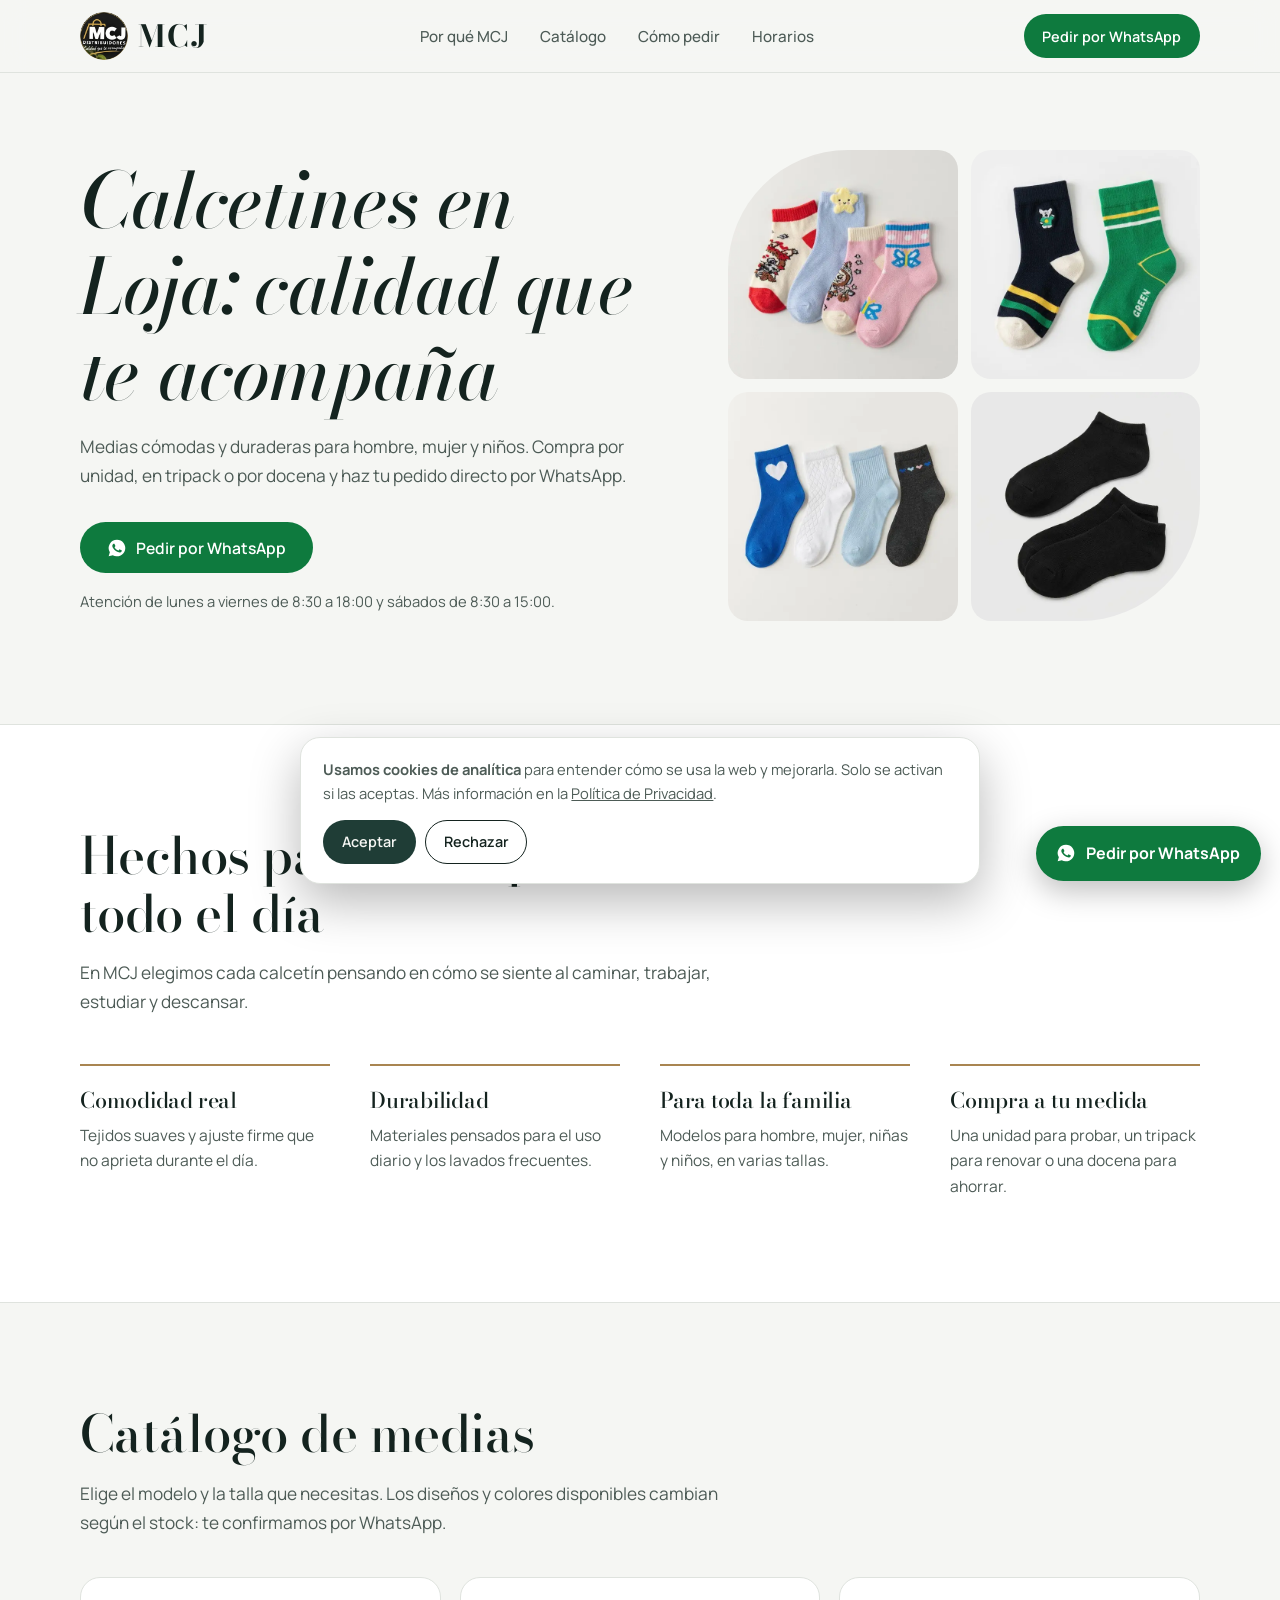
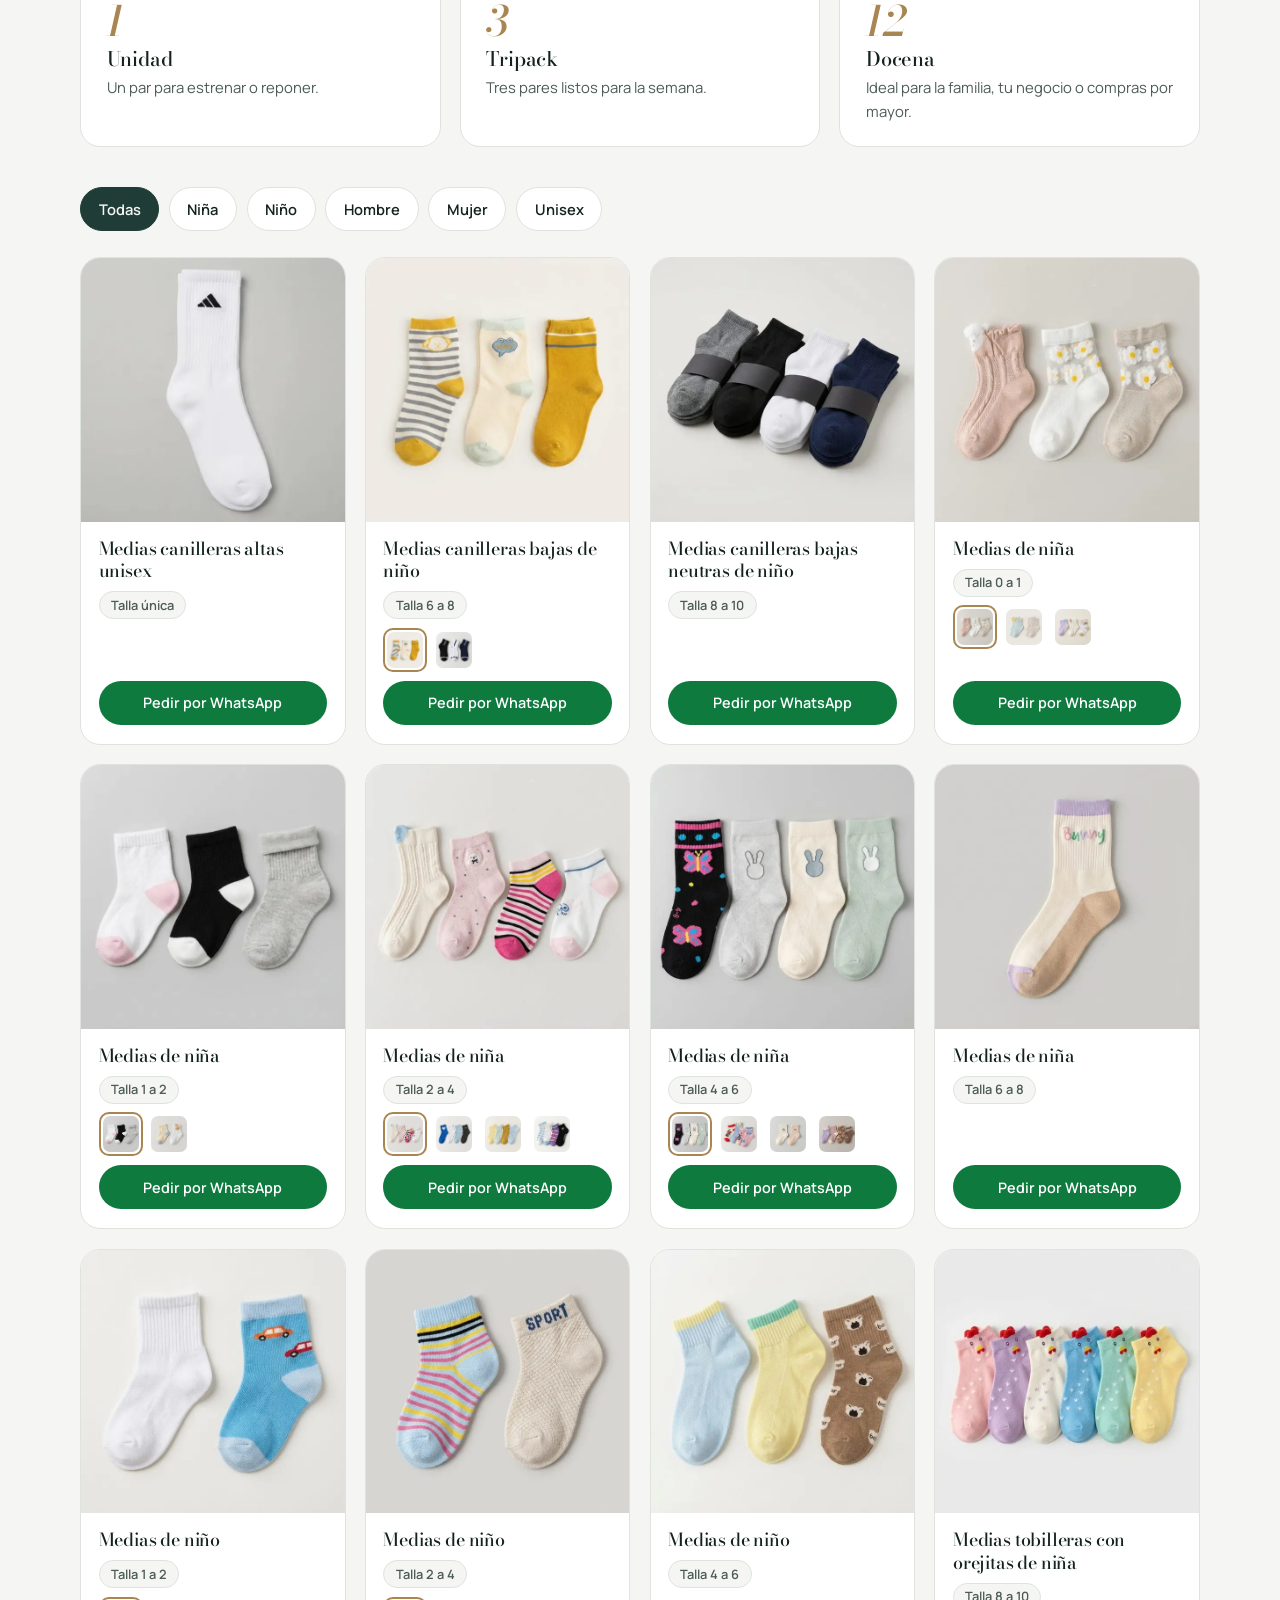
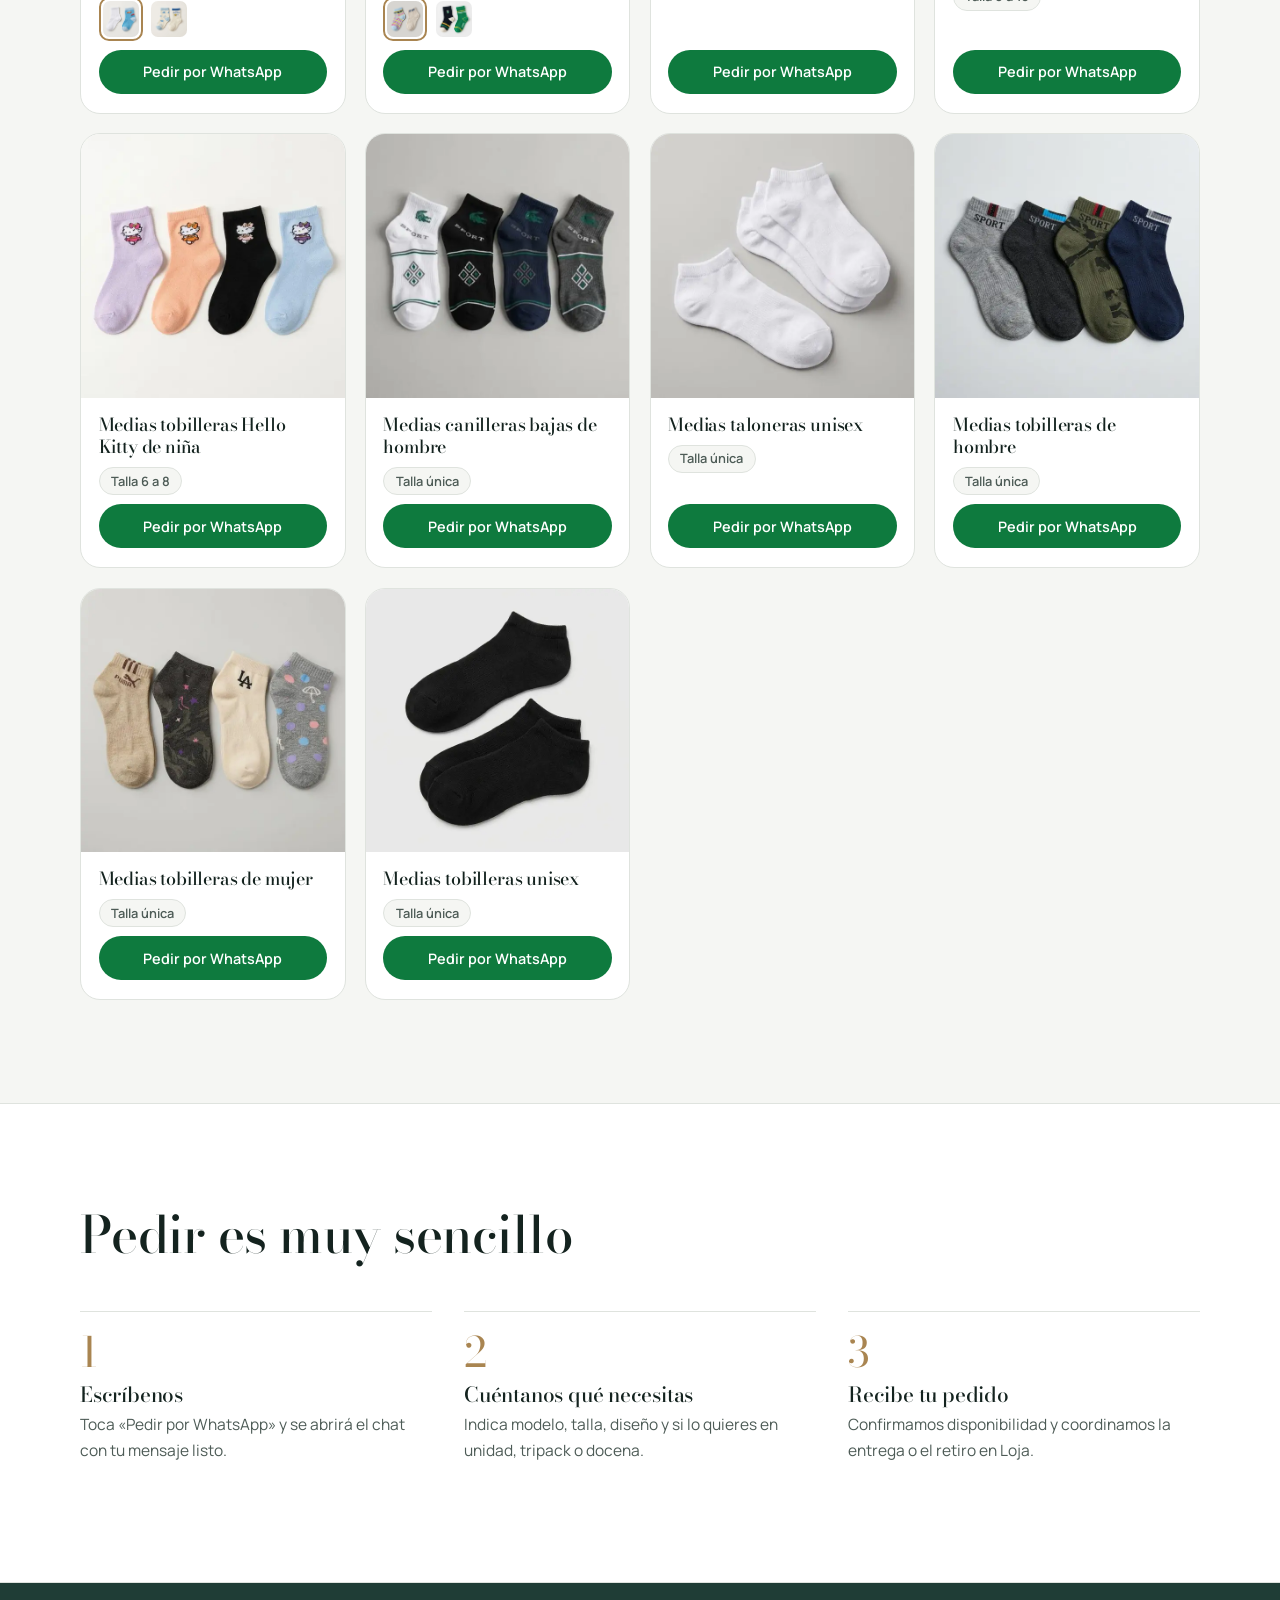
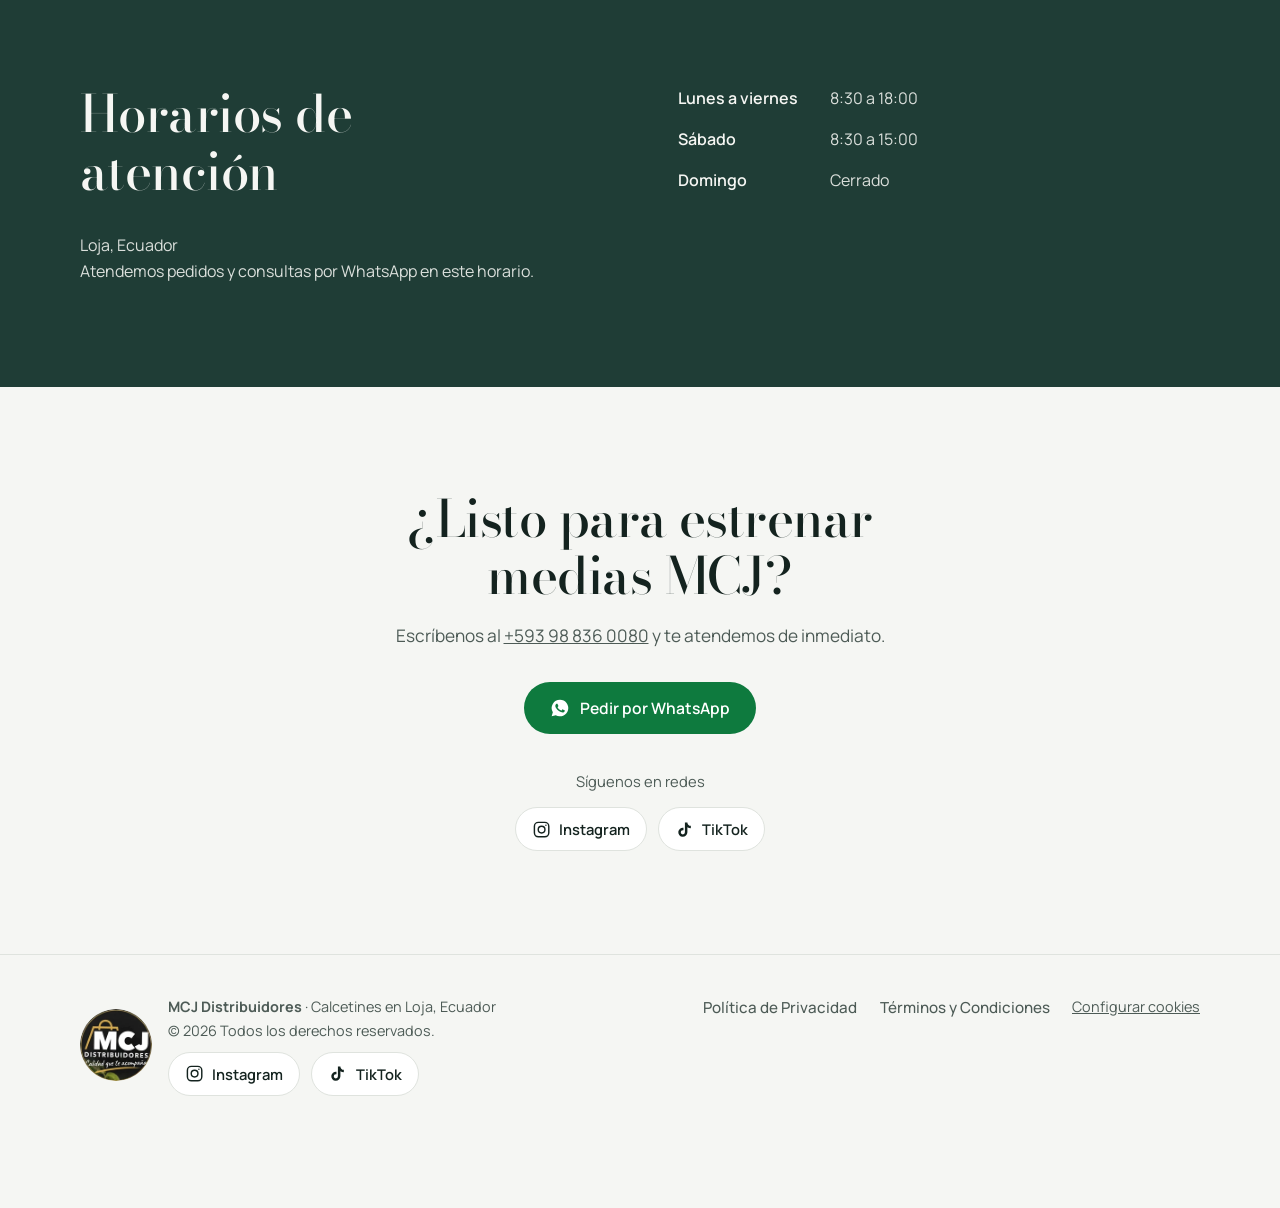
==== commit 8b70696c: "Add files via upload" ====
--- a/index.html
+++ b/index.html
@@ -21,7 +21,7 @@
 <link rel="preconnect" href="https://fonts.googleapis.com"><link rel="preconnect" href="https://fonts.gstatic.com" crossorigin>
 <link href="https://fonts.googleapis.com/css2?family=Bodoni+Moda:ital,wght@0,500;0,700;1,500&family=Manrope:wght@400;500;600;700&display=swap" rel="stylesheet">
 <link rel="stylesheet" href="style.css">
-<script type="application/ld+json">{"@context": "https://schema.org", "@graph": [{"@type": "ClothingStore", "@id": "https://www.tudominio.com/#tienda", "name": "MCJ Distribuidores", "alternateName": "MCJ", "logo": "https://www.tudominio.com/img/logo-mcj.webp", "sameAs": ["https://www.instagram.com/mcj_distribuidores/", "https://www.tiktok.com/@mcj.distribuidore"], "slogan": "Calidad que te acompaña", "description": "Venta de calcetines y medias para hombre, mujer y niños, por unidad, tripack y docena en Loja, Ecuador.", "telephone": "+593988360080", "url": "https://www.tudominio.com/", "image": "https://www.tudominio.com/img/og-mcj.jpg", "priceRange": "$", "address": {"@type": "PostalAddress", "addressLocality": "Loja", "addressRegion": "Loja", "addressCountry": "EC"}, "areaServed": {"@type": "City", "name": "Loja"}, "openingHoursSpecification": [{"@type": "OpeningHoursSpecification", "dayOfWeek": ["Monday", "Tuesday", "Wednesday", "Thursday", "Friday", "Saturday"], "opens": "08:30", "closes": "18:30"}]}, {"@type": "WebSite", "@id": "https://www.tudominio.com/#web", "url": "https://www.tudominio.com/", "name": "MCJ", "inLanguage": "es-EC"}, {"@type": "ItemList", "name": "Catálogo de medias MCJ", "itemListElement": [{"@type": "ListItem", "position": 1, "name": "Medias canilleras altas unisex", "image": "https://www.tudominio.com/img/m00.webp"}, {"@type": "ListItem", "position": 2, "name": "Medias canilleras bajas de niño (talla 6 a 8)", "image": "https://www.tudominio.com/img/m01.webp"}, {"@type": "ListItem", "position": 3, "name": "Medias canilleras bajas neutras de niño (talla 8 a 10)", "image": "https://www.tudominio.com/img/m02.webp"}, {"@type": "ListItem", "position": 4, "name": "Medias de niña (talla 0 a 1)", "image": "https://www.tudominio.com/img/m03.webp"}, {"@type": "ListItem", "position": 5, "name": "Medias de niña (talla 1 a 2)", "image": "https://www.tudominio.com/img/m20.webp"}, {"@type": "ListItem", "position": 6, "name": "Medias de niña (talla 2 a 4)", "image": "https://www.tudominio.com/img/m22.webp"}, {"@type": "ListItem", "position": 7, "name": "Medias de niña (talla 4 a 6)", "image": "https://www.tudominio.com/img/m06.webp"}, {"@type": "ListItem", "position": 8, "name": "Medias de niña (talla 6 a 8)", "image": "https://www.tudominio.com/img/m10.webp"}, {"@type": "ListItem", "position": 9, "name": "Medias de niño (talla 1 a 2)", "image": "https://www.tudominio.com/img/m11.webp"}, {"@type": "ListItem", "position": 10, "name": "Medias de niño (talla 2 a 4)", "image": "https://www.tudominio.com/img/m13.webp"}, {"@type": "ListItem", "position": 11, "name": "Medias de niño (talla 4 a 6)", "image": "https://www.tudominio.com/img/m15.webp"}, {"@type": "ListItem", "position": 12, "name": "Medias tobilleras con orejitas de niña (talla 8 a 10)", "image": "https://www.tudominio.com/img/m16.webp"}, {"@type": "ListItem", "position": 13, "name": "Medias tobilleras Hello Kitty de niña (talla 6 a 8)", "image": "https://www.tudominio.com/img/m17.webp"}, {"@type": "ListItem", "position": 14, "name": "Medias canilleras bajas de hombre", "image": "https://www.tudominio.com/img/m18.webp"}, {"@type": "ListItem", "position": 15, "name": "Medias taloneras unisex", "image": "https://www.tudominio.com/img/m26.webp"}, {"@type": "ListItem", "position": 16, "name": "Medias tobilleras de hombre", "image": "https://www.tudominio.com/img/m27.webp"}, {"@type": "ListItem", "position": 17, "name": "Medias tobilleras de mujer", "image": "https://www.tudominio.com/img/m28.webp"}, {"@type": "ListItem", "position": 18, "name": "Medias tobilleras unisex", "image": "https://www.tudominio.com/img/m29.webp"}]}]}</script>
+<script type="application/ld+json">{"@context": "https://schema.org", "@graph": [{"@type": "ClothingStore", "@id": "https://www.tudominio.com/#tienda", "name": "MCJ Distribuidores", "alternateName": "MCJ", "logo": "https://www.tudominio.com/img/logo-mcj.webp", "sameAs": ["https://www.instagram.com/mcj_distribuidores/", "https://www.tiktok.com/@mcj.distribuidore"], "slogan": "Calidad que te acompaña", "description": "Venta de calcetines y medias para hombre, mujer y niños, por unidad, tripack y docena en Loja, Ecuador.", "telephone": "+593988360080", "url": "https://www.tudominio.com/", "image": "https://www.tudominio.com/img/og-mcj.jpg", "priceRange": "$", "address": {"@type": "PostalAddress", "addressLocality": "Loja", "addressRegion": "Loja", "addressCountry": "EC"}, "areaServed": {"@type": "City", "name": "Loja"}, "openingHoursSpecification": [{"@type": "OpeningHoursSpecification", "dayOfWeek": ["Monday", "Tuesday", "Wednesday", "Thursday", "Friday"], "opens": "08:30", "closes": "18:00"}, {"@type": "OpeningHoursSpecification", "dayOfWeek": "Saturday", "opens": "08:30", "closes": "15:00"}]}, {"@type": "WebSite", "@id": "https://www.tudominio.com/#web", "url": "https://www.tudominio.com/", "name": "MCJ", "inLanguage": "es-EC"}, {"@type": "ItemList", "name": "Catálogo de medias MCJ", "itemListElement": [{"@type": "ListItem", "position": 1, "name": "Medias canilleras altas unisex", "image": "https://www.tudominio.com/img/m00.webp"}, {"@type": "ListItem", "position": 2, "name": "Medias canilleras bajas de niño (talla 6 a 8)", "image": "https://www.tudominio.com/img/m01.webp"}, {"@type": "ListItem", "position": 3, "name": "Medias canilleras bajas neutras de niño (talla 8 a 10)", "image": "https://www.tudominio.com/img/m02.webp"}, {"@type": "ListItem", "position": 4, "name": "Medias de niña (talla 0 a 1)", "image": "https://www.tudominio.com/img/m03.webp"}, {"@type": "ListItem", "position": 5, "name": "Medias de niña (talla 1 a 2)", "image": "https://www.tudominio.com/img/m20.webp"}, {"@type": "ListItem", "position": 6, "name": "Medias de niña (talla 2 a 4)", "image": "https://www.tudominio.com/img/m22.webp"}, {"@type": "ListItem", "position": 7, "name": "Medias de niña (talla 4 a 6)", "image": "https://www.tudominio.com/img/m06.webp"}, {"@type": "ListItem", "position": 8, "name": "Medias de niña (talla 6 a 8)", "image": "https://www.tudominio.com/img/m10.webp"}, {"@type": "ListItem", "position": 9, "name": "Medias de niño (talla 1 a 2)", "image": "https://www.tudominio.com/img/m11.webp"}, {"@type": "ListItem", "position": 10, "name": "Medias de niño (talla 2 a 4)", "image": "https://www.tudominio.com/img/m13.webp"}, {"@type": "ListItem", "position": 11, "name": "Medias de niño (talla 4 a 6)", "image": "https://www.tudominio.com/img/m15.webp"}, {"@type": "ListItem", "position": 12, "name": "Medias tobilleras con orejitas de niña (talla 8 a 10)", "image": "https://www.tudominio.com/img/m16.webp"}, {"@type": "ListItem", "position": 13, "name": "Medias tobilleras Hello Kitty de niña (talla 6 a 8)", "image": "https://www.tudominio.com/img/m17.webp"}, {"@type": "ListItem", "position": 14, "name": "Medias canilleras bajas de hombre", "image": "https://www.tudominio.com/img/m18.webp"}, {"@type": "ListItem", "position": 15, "name": "Medias taloneras unisex", "image": "https://www.tudominio.com/img/m26.webp"}, {"@type": "ListItem", "position": 16, "name": "Medias tobilleras de hombre", "image": "https://www.tudominio.com/img/m27.webp"}, {"@type": "ListItem", "position": 17, "name": "Medias tobilleras de mujer", "image": "https://www.tudominio.com/img/m28.webp"}, {"@type": "ListItem", "position": 18, "name": "Medias tobilleras unisex", "image": "https://www.tudominio.com/img/m29.webp"}]}]}</script>
 </head>
 <body>
 <a class="skip" href="#main">Saltar al contenido</a>
@@ -34,7 +34,7 @@
 <h1>Calcetines en Loja: calidad que te acompaña</h1>
 <p class="lead">Medias cómodas y duraderas para hombre, mujer y niños. Compra por unidad, en tripack o por docena y haz tu pedido directo por WhatsApp.</p>
 <div class="cta-row"><a class="btn btn-wa" href="https://wa.me/593988360080?text=Hola%20MCJ%2C%20vi%20su%20p%C3%A1gina%20web%20y%20me%20gustar%C3%ADa%20realizar%20una%20consulta/pedido." target="_blank" rel="noopener" data-wa="hero"><svg class="ico" viewBox="0 0 24 24" fill="currentColor" aria-hidden="true"><path d="M12 2a10 10 0 0 0-8.6 15.1L2 22l5-1.3A10 10 0 1 0 12 2zm5.3 14.1c-.2.6-1.3 1.2-1.8 1.2-.5.1-1 .2-3.3-.7-2.8-1.2-4.6-4-4.7-4.2-.1-.2-1.1-1.5-1.1-2.8s.7-2 1-2.3c.2-.3.5-.3.7-.3h.5c.2 0 .4 0 .6.5.2.5.8 1.8.8 1.9.1.1.1.3 0 .5l-.3.4-.4.5c-.1.1-.3.3-.1.6.2.3.8 1.3 1.7 2.100 1.100 1 2.100 1.300 2.400 1.500.3.1.5.1.6-.1l.9-1.100c.2-.3.4-.2.7-.1l1.800.9c.3.1.5.2.5.3.1.2.1.7-.1 1.300z"/></svg> Pedir por WhatsApp</a></div>
-<p class="note">Atención de lunes a sábado, de 8:30 a 18:30.</p></div>
+<p class="note">Atención de lunes a viernes de 8:30 a 18:00 y sábados de 8:30 a 15:00.</p></div>
 <div class="collage"><img src="img/m07.webp" alt="Medias de niña con diseños de colores" width="600" height="600" fetchpriority="high"><img src="img/m14.webp" alt="Medias de niño verdes y azules con rayas" width="600" height="600"><img src="img/m23.webp" alt="Medias de niña azules, blancas y grises" width="600" height="600"><img src="img/m29.webp" alt="Medias tobilleras negras unisex" width="600" height="600"></div></div></section>
 <section class="value" id="valor"><div class="wrap"><h2>Hechos para acompañarte todo el día</h2>
 <p class="lead">En MCJ elegimos cada calcetín pensando en cómo se siente al caminar, trabajar, estudiar y descansar.</p>
@@ -68,7 +68,7 @@
 <li><h3>Cuéntanos qué necesitas</h3><p>Indica modelo, talla, diseño y si lo quieres en unidad, tripack o docena.</p></li>
 <li><h3>Recibe tu pedido</h3><p>Confirmamos disponibilidad y coordinamos la entrega o el retiro en Loja.</p></li></ol></div></section>
 <section class="info" id="horarios"><div class="wrap info-grid"><div><h2>Horarios de atención</h2><address>Loja, Ecuador<br>Atendemos pedidos y consultas por WhatsApp en este horario.</address></div>
-<dl><dt>Lunes a viernes</dt><dd>8:30 a 18:30</dd><dt>Sábado</dt><dd>8:30 a 18:30</dd><dt>Domingo</dt><dd>Cerrado</dd></dl></div></section>
+<dl><dt>Lunes a viernes</dt><dd>8:30 a 18:00</dd><dt>Sábado</dt><dd>8:30 a 15:00</dd><dt>Domingo</dt><dd>Cerrado</dd></dl></div></section>
 <section id="contacto"><div class="wrap center"><h2>¿Listo para estrenar medias MCJ?</h2><p class="lead">Escríbenos al <a href="tel:+593988360080">+593 98 836 0080</a> y te atendemos de inmediato.</p>
 <div class="cta-row"><a class="btn btn-wa" href="https://wa.me/593988360080?text=Hola%20MCJ%2C%20vi%20su%20p%C3%A1gina%20web%20y%20me%20gustar%C3%ADa%20realizar%20una%20consulta/pedido." target="_blank" rel="noopener" data-wa="footer"><svg class="ico" viewBox="0 0 24 24" fill="currentColor" aria-hidden="true"><path d="M12 2a10 10 0 0 0-8.6 15.1L2 22l5-1.3A10 10 0 1 0 12 2zm5.3 14.1c-.2.6-1.3 1.2-1.8 1.2-.5.1-1 .2-3.3-.7-2.8-1.2-4.6-4-4.7-4.2-.1-.2-1.1-1.5-1.1-2.8s.7-2 1-2.3c.2-.3.5-.3.7-.3h.5c.2 0 .4 0 .6.5.2.5.8 1.8.8 1.9.1.1.1.3 0 .5l-.3.4-.4.5c-.1.1-.3.3-.1.6.2.3.8 1.3 1.7 2.100 1.100 1 2.100 1.300 2.400 1.500.3.1.5.1.6-.1l.9-1.100c.2-.3.4-.2.7-.1l1.800.9c.3.1.5.2.5.3.1.2.1.7-.1 1.300z"/></svg> Pedir por WhatsApp</a></div>
 <p class="follow">Síguenos en redes</p><ul class="social " aria-label="Redes sociales"><li><a href="https://www.instagram.com/mcj_distribuidores/" target="_blank" rel="noopener noreferrer" aria-label="Instagram de MCJ Distribuidores (se abre en una pestaña nueva)"><svg viewBox="0 0 24 24" fill="none" stroke="currentColor" stroke-width="1.8" aria-hidden="true"><rect x="3" y="3" width="18" height="18" rx="5"/><circle cx="12" cy="12" r="4.2"/><circle cx="17.4" cy="6.6" r=".9" fill="currentColor" stroke="none"/></svg><span>Instagram</span></a></li><li><a href="https://www.tiktok.com/@mcj.distribuidore" target="_blank" rel="noopener noreferrer" aria-label="TikTok de MCJ Distribuidores (se abre en una pestaña nueva)"><svg viewBox="0 0 24 24" fill="currentColor" aria-hidden="true"><path d="M16.6 5.8A4.3 4.3 0 0 1 15.5 3h-3.1v12.4a2.6 2.6 0 1 1-2.6-2.6c.3 0 .5 0 .8.1V9.7a5.7 5.7 0 1 0 4.9 5.7V9a7.4 7.4 0 0 0 4.3 1.4V7.3a4.3 4.3 0 0 1-3.2-1.5z"/></svg><span>TikTok</span></a></li></ul></div></section>
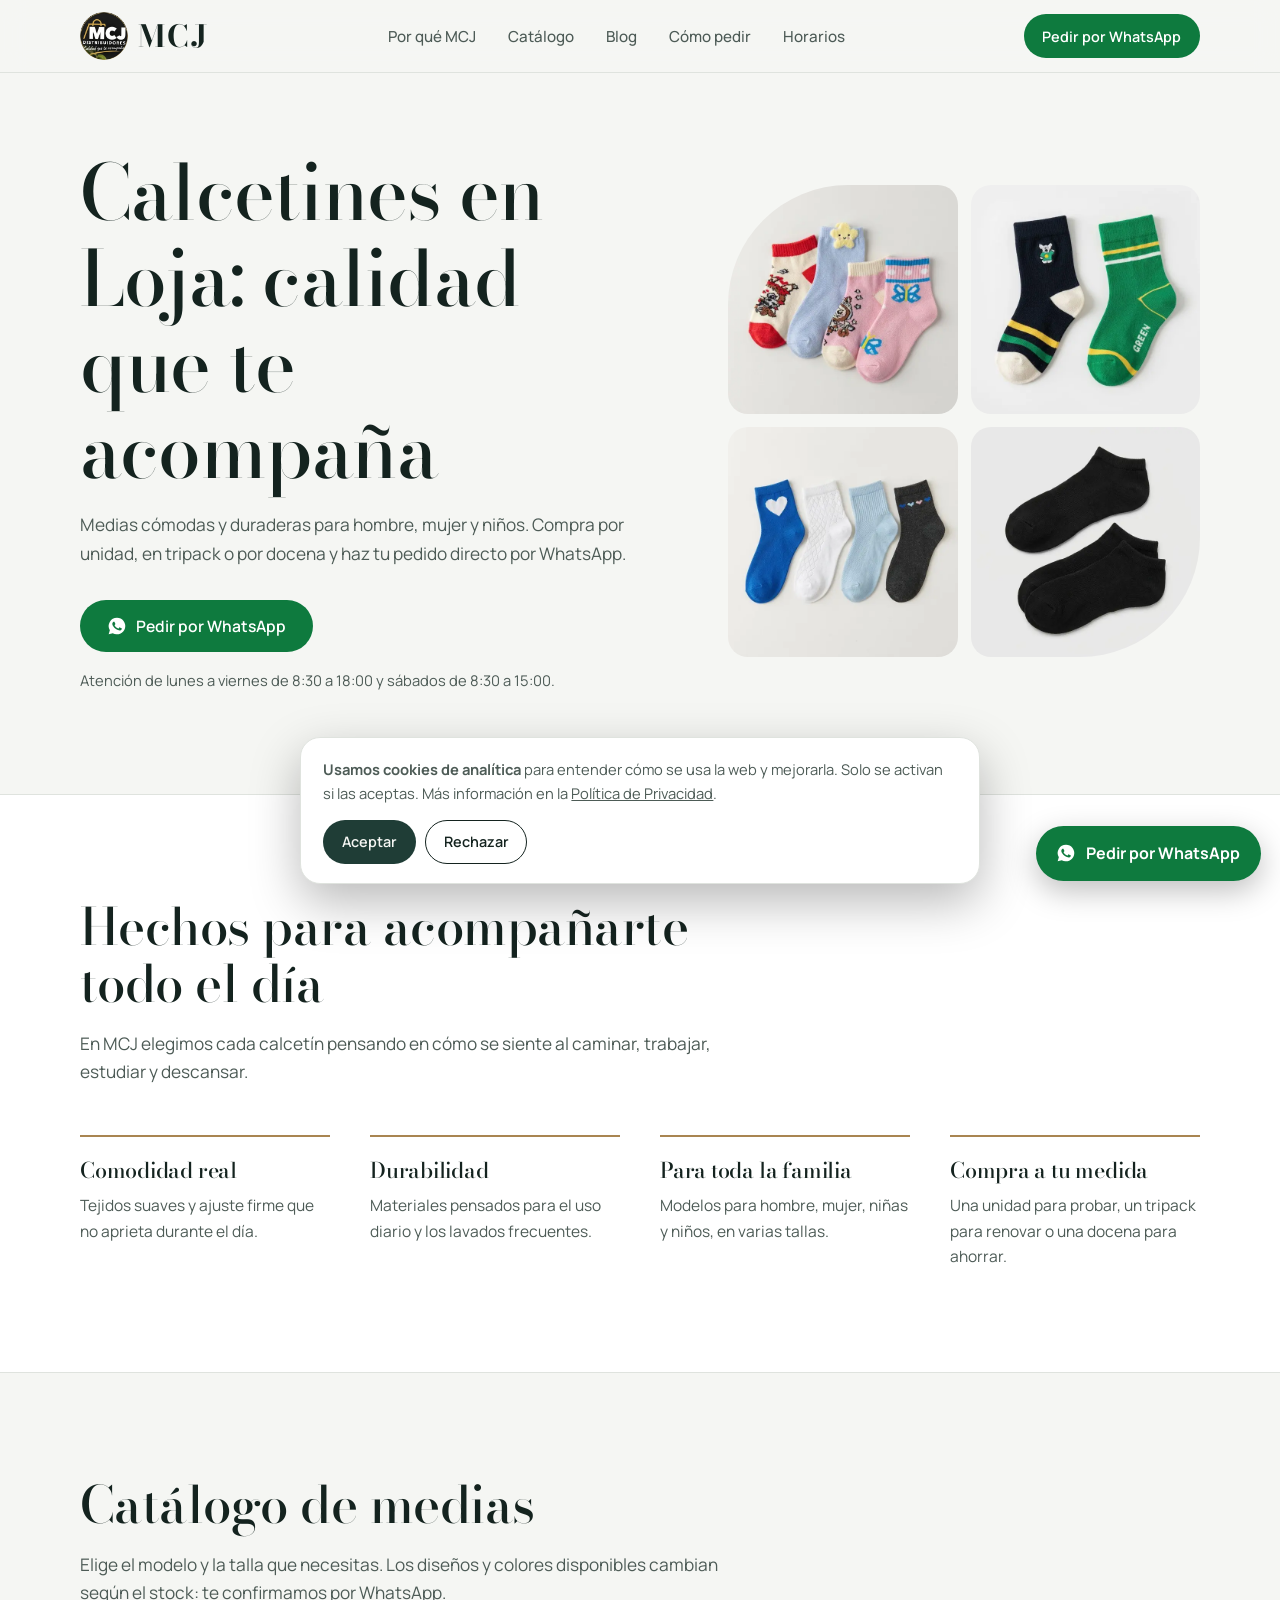
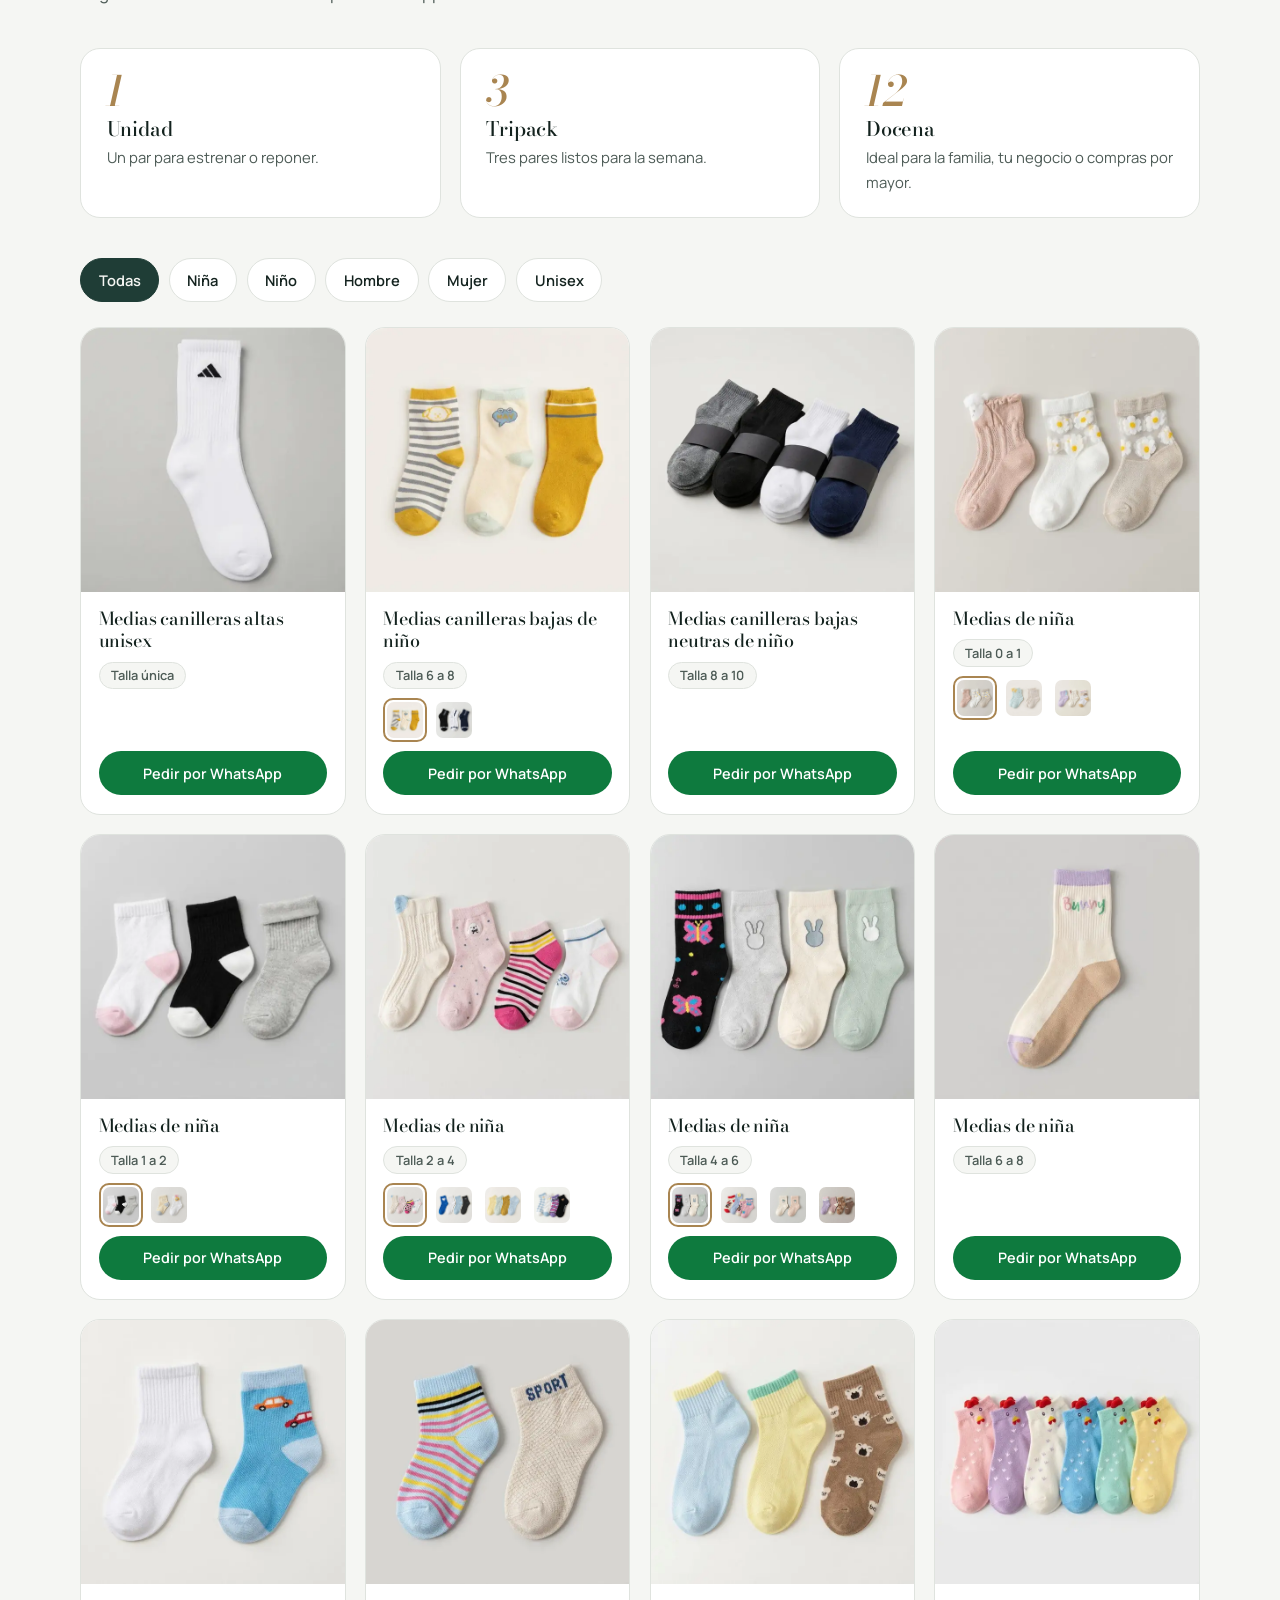
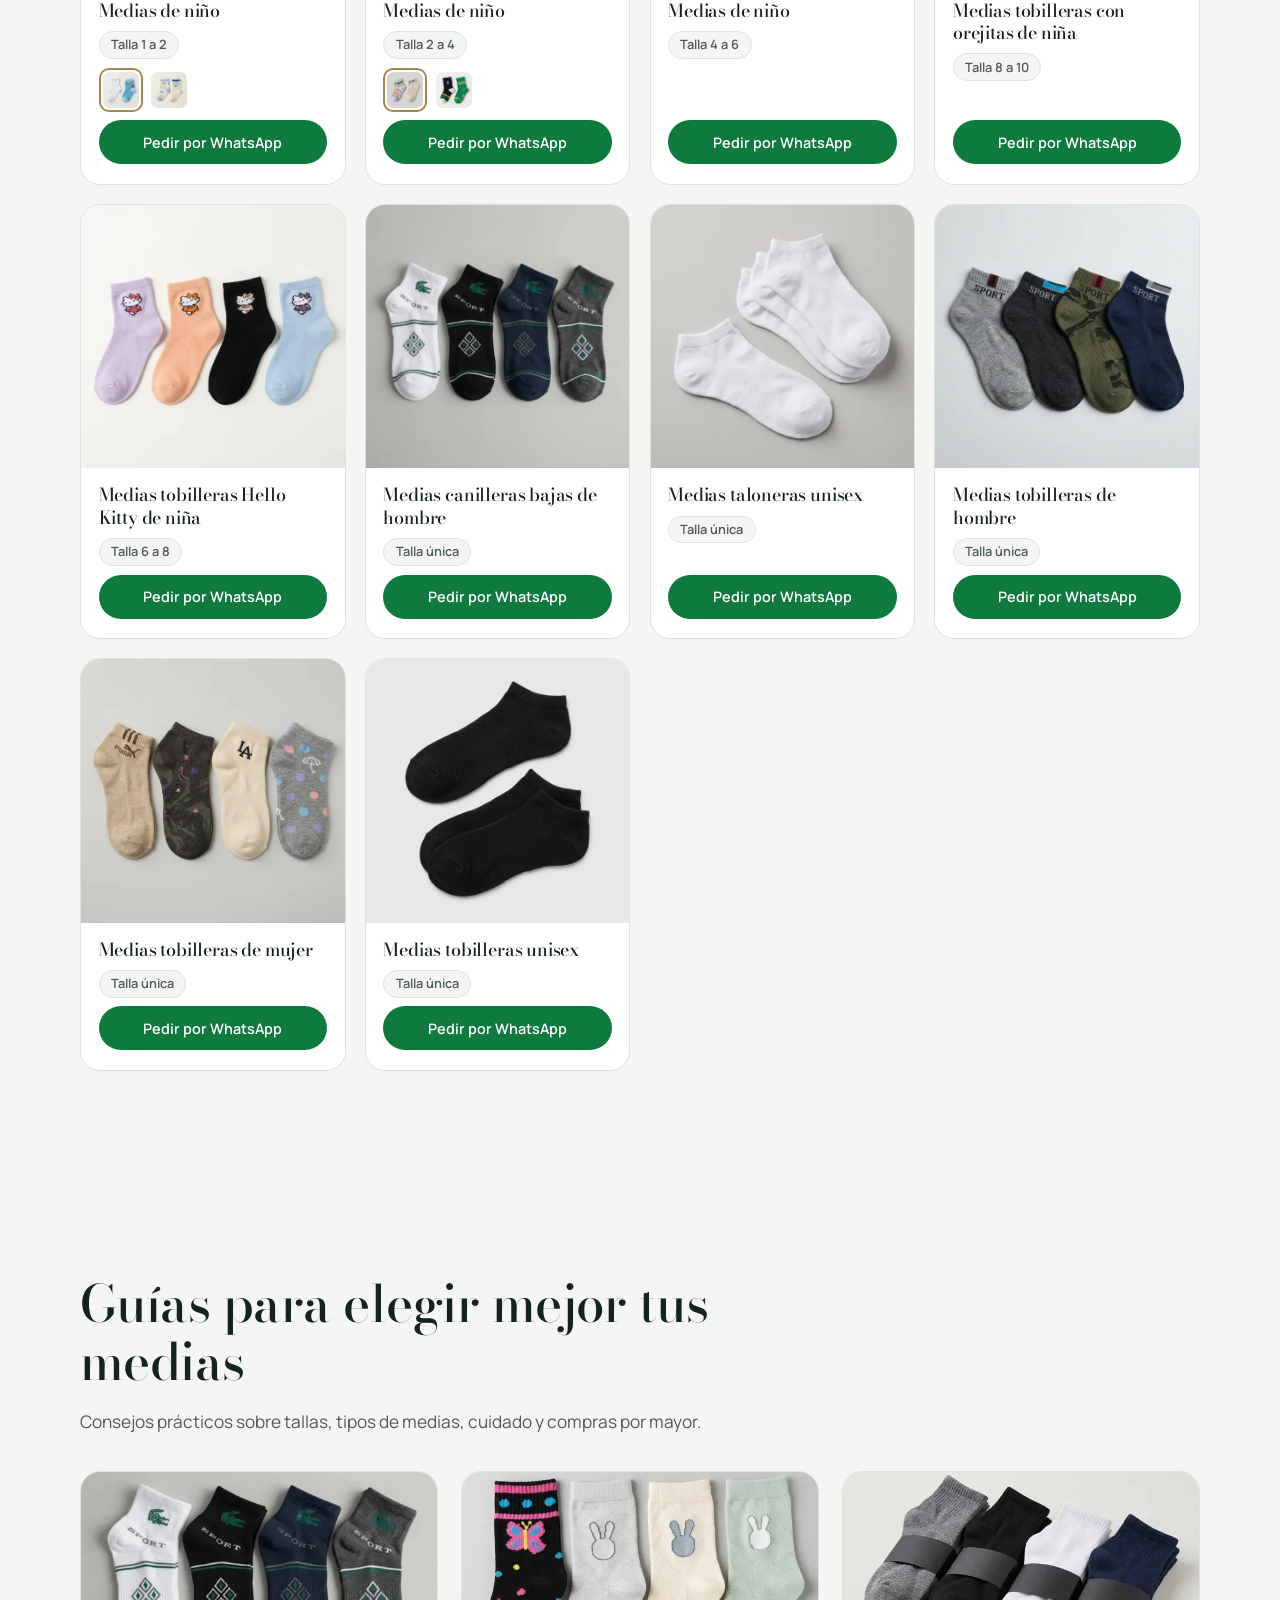
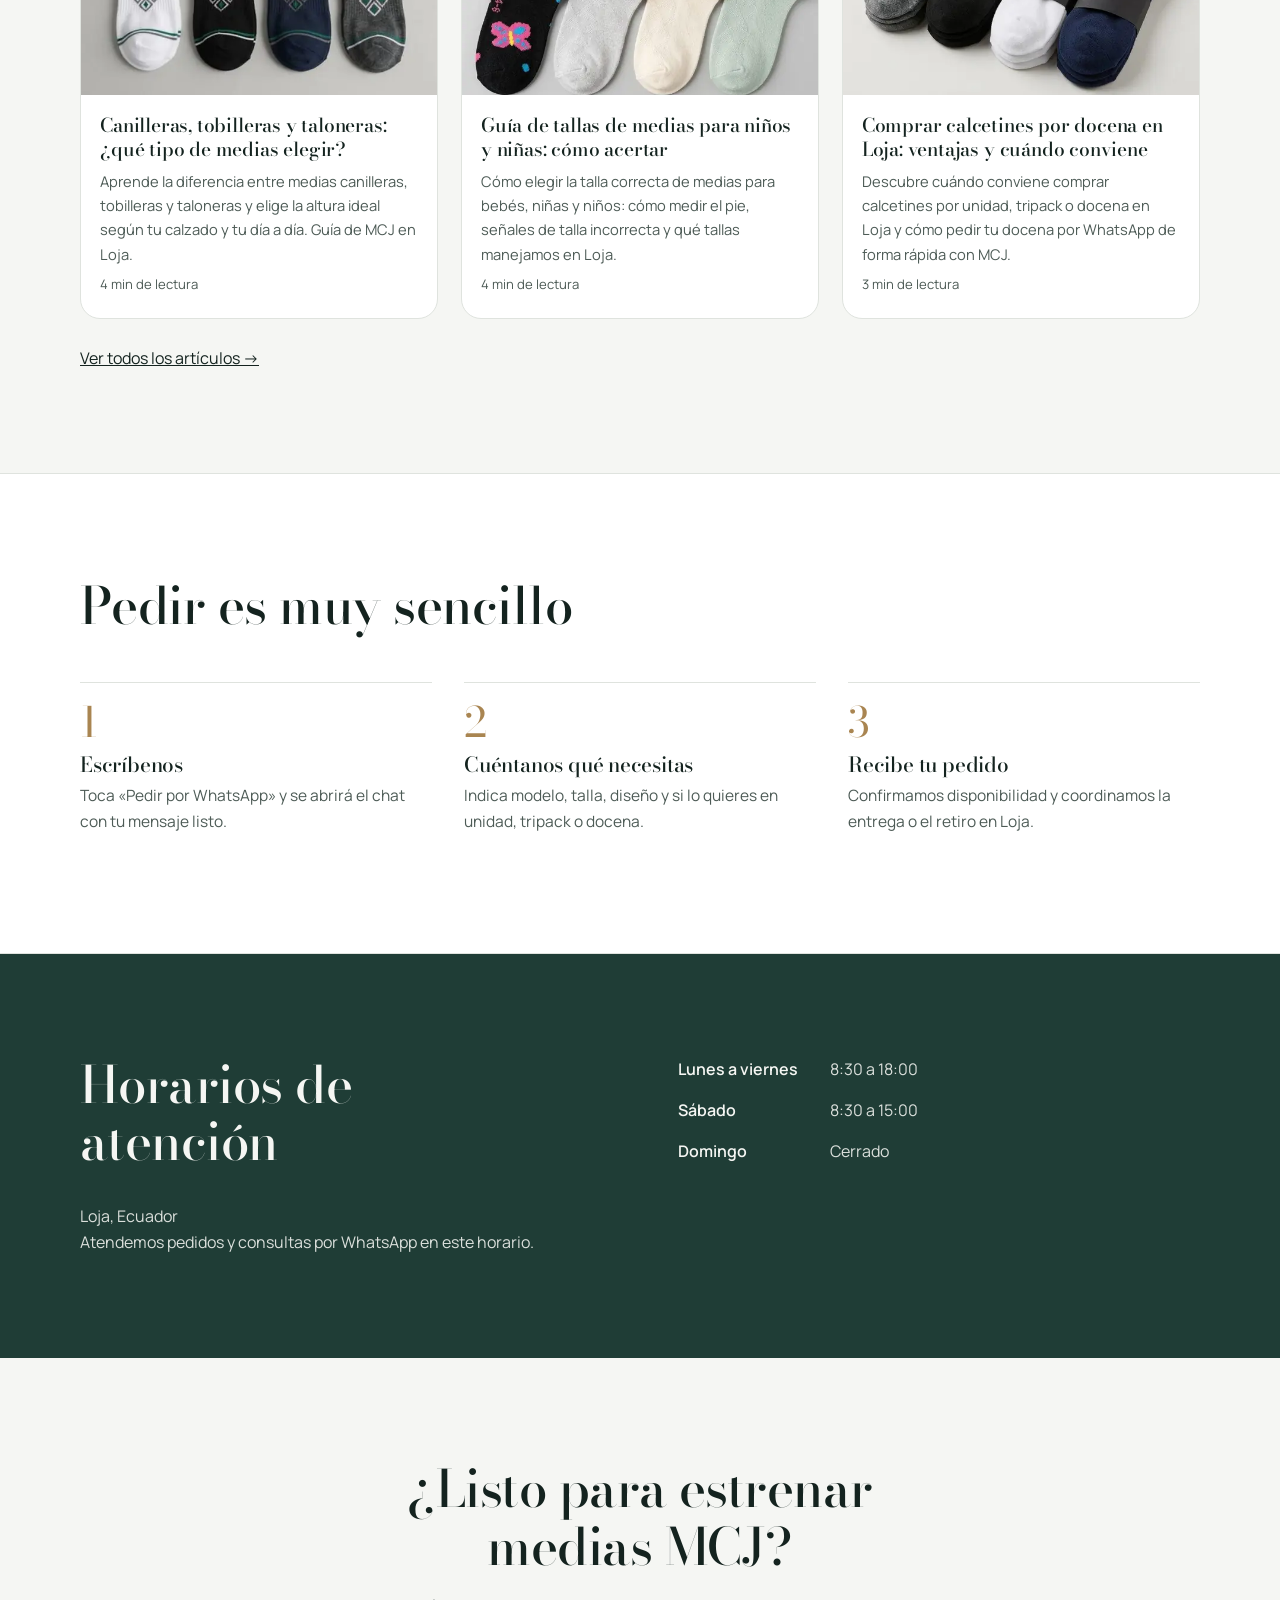
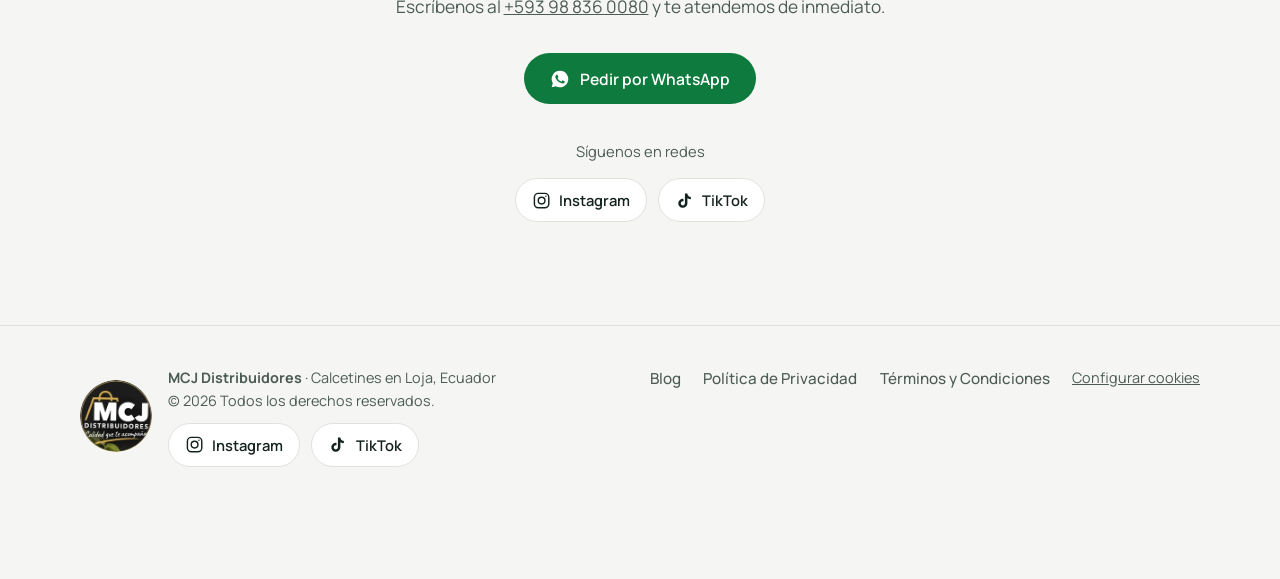
==== commit a764137e: "Add files via upload" ====
--- a/index.html
+++ b/index.html
@@ -26,7 +26,7 @@
 <body>
 <a class="skip" href="#main">Saltar al contenido</a>
 <header class="top"><div class="wrap bar"><a class="brand" href="index.html" aria-label="MCJ Distribuidores, ir al inicio"><img src="img/logo-mcj.webp" alt="" width="48" height="48"><span>MCJ</span></a>
-<nav class="main" id="menu" aria-label="Menú principal"><ul><li><a href="index.html#valor">Por qué MCJ</a></li><li><a href="index.html#catalogo">Catálogo</a></li><li><a href="index.html#pedidos">Cómo pedir</a></li><li><a href="index.html#horarios">Horarios</a></li></ul></nav>
+<nav class="main" id="menu" aria-label="Menú principal"><ul><li><a href="index.html#valor">Por qué MCJ</a></li><li><a href="index.html#catalogo">Catálogo</a></li><li><a href="blog/">Blog</a></li><li><a href="index.html#pedidos">Cómo pedir</a></li><li><a href="index.html#horarios">Horarios</a></li></ul></nav>
 <a class="btn btn-wa btn-sm" href="https://wa.me/593988360080?text=Hola%20MCJ%2C%20vi%20su%20p%C3%A1gina%20web%20y%20me%20gustar%C3%ADa%20realizar%20una%20consulta/pedido." target="_blank" rel="noopener" data-wa="header">Pedir por WhatsApp</a>
 <button class="menu-btn" type="button" aria-expanded="false" aria-controls="menu" aria-label="Abrir menú"><span></span><span></span></button></div></header>
 <main id="main">
@@ -63,6 +63,8 @@
 <li><article class="card" data-c="mujer"><img class="main" src="img/m28.webp" alt="Medias tobilleras de mujer – MCJ Loja" width="600" height="600" loading="lazy"><div class="card-body"><h3>Medias tobilleras de mujer</h3><span class="tag">Talla única</span><a class="btn btn-wa btn-sm" href="https://wa.me/593988360080?text=Hola%20MCJ%2C%20me%20interesa%3A%20Medias%20tobilleras%20de%20mujer.%20%C2%BFQu%C3%A9%20dise%C3%B1os%20y%20precios%20tienen%20disponibles%3F" target="_blank" rel="noopener" data-wa="Medias tobilleras de mujer">Pedir por WhatsApp</a></div></article></li>
 <li><article class="card" data-c="unisex"><img class="main" src="img/m29.webp" alt="Medias tobilleras unisex – MCJ Loja" width="600" height="600" loading="lazy"><div class="card-body"><h3>Medias tobilleras unisex</h3><span class="tag">Talla única</span><a class="btn btn-wa btn-sm" href="https://wa.me/593988360080?text=Hola%20MCJ%2C%20me%20interesa%3A%20Medias%20tobilleras%20unisex.%20%C2%BFQu%C3%A9%20dise%C3%B1os%20y%20precios%20tienen%20disponibles%3F" target="_blank" rel="noopener" data-wa="Medias tobilleras unisex">Pedir por WhatsApp</a></div></article></li>
 </ul></div></section>
+<section id="blog"><div class="wrap"><h2>Guías para elegir mejor tus medias</h2><p class="lead">Consejos prácticos sobre tallas, tipos de medias, cuidado y compras por mayor.</p>
+<ul class="posts"><li><article class="post"><a href="blog/tipos-de-medias-canilleras-tobilleras-taloneras.html" class="post-img"><img src="img/m18.webp" alt="Medias canilleras bajas de hombre en distintos colores" width="600" height="600" loading="lazy"></a><div><h3><a href="blog/tipos-de-medias-canilleras-tobilleras-taloneras.html">Canilleras, tobilleras y taloneras: ¿qué tipo de medias elegir?</a></h3><p>Aprende la diferencia entre medias canilleras, tobilleras y taloneras y elige la altura ideal según tu calzado y tu día a día. Guía de MCJ en Loja.</p><span class="meta">4 min de lectura</span></div></article></li><li><article class="post"><a href="blog/guia-de-tallas-de-medias-para-ninos.html" class="post-img"><img src="img/m06.webp" alt="Medias de niña con diseños, talla 4 a 6" width="600" height="600" loading="lazy"></a><div><h3><a href="blog/guia-de-tallas-de-medias-para-ninos.html">Guía de tallas de medias para niños y niñas: cómo acertar</a></h3><p>Cómo elegir la talla correcta de medias para bebés, niñas y niños: cómo medir el pie, señales de talla incorrecta y qué tallas manejamos en Loja.</p><span class="meta">4 min de lectura</span></div></article></li><li><article class="post"><a href="blog/comprar-calcetines-por-docena-loja.html" class="post-img"><img src="img/m02.webp" alt="Medias canilleras bajas en varios colores" width="600" height="600" loading="lazy"></a><div><h3><a href="blog/comprar-calcetines-por-docena-loja.html">Comprar calcetines por docena en Loja: ventajas y cuándo conviene</a></h3><p>Descubre cuándo conviene comprar calcetines por unidad, tripack o docena en Loja y cómo pedir tu docena por WhatsApp de forma rápida con MCJ.</p><span class="meta">3 min de lectura</span></div></article></li></ul><p style="margin-top:1.6rem"><a href="blog/">Ver todos los artículos →</a></p></div></section>
 <section class="alt" id="pedidos"><div class="wrap"><h2>Pedir es muy sencillo</h2><ol class="steps">
 <li><h3>Escríbenos</h3><p>Toca «Pedir por WhatsApp» y se abrirá el chat con tu mensaje listo.</p></li>
 <li><h3>Cuéntanos qué necesitas</h3><p>Indica modelo, talla, diseño y si lo quieres en unidad, tripack o docena.</p></li>
@@ -74,7 +76,7 @@
 <p class="follow">Síguenos en redes</p><ul class="social " aria-label="Redes sociales"><li><a href="https://www.instagram.com/mcj_distribuidores/" target="_blank" rel="noopener noreferrer" aria-label="Instagram de MCJ Distribuidores (se abre en una pestaña nueva)"><svg viewBox="0 0 24 24" fill="none" stroke="currentColor" stroke-width="1.8" aria-hidden="true"><rect x="3" y="3" width="18" height="18" rx="5"/><circle cx="12" cy="12" r="4.2"/><circle cx="17.4" cy="6.6" r=".9" fill="currentColor" stroke="none"/></svg><span>Instagram</span></a></li><li><a href="https://www.tiktok.com/@mcj.distribuidore" target="_blank" rel="noopener noreferrer" aria-label="TikTok de MCJ Distribuidores (se abre en una pestaña nueva)"><svg viewBox="0 0 24 24" fill="currentColor" aria-hidden="true"><path d="M16.6 5.8A4.3 4.3 0 0 1 15.5 3h-3.1v12.4a2.6 2.6 0 1 1-2.6-2.6c.3 0 .5 0 .8.1V9.7a5.7 5.7 0 1 0 4.9 5.7V9a7.4 7.4 0 0 0 4.3 1.4V7.3a4.3 4.3 0 0 1-3.2-1.5z"/></svg><span>TikTok</span></a></li></ul></div></section>
 </main>
 <footer><div class="wrap foot"><div class="foot-brand"><img src="img/logo-mcj.webp" alt="Logo de MCJ Distribuidores" width="72" height="72" loading="lazy"><div><p><strong>MCJ Distribuidores</strong> · Calcetines en Loja, Ecuador</p><p>© <span id="y">2026</span> Todos los derechos reservados.</p><ul class="social foot-soc" aria-label="Redes sociales"><li><a href="https://www.instagram.com/mcj_distribuidores/" target="_blank" rel="noopener noreferrer" aria-label="Instagram de MCJ Distribuidores (se abre en una pestaña nueva)"><svg viewBox="0 0 24 24" fill="none" stroke="currentColor" stroke-width="1.8" aria-hidden="true"><rect x="3" y="3" width="18" height="18" rx="5"/><circle cx="12" cy="12" r="4.2"/><circle cx="17.4" cy="6.6" r=".9" fill="currentColor" stroke="none"/></svg><span>Instagram</span></a></li><li><a href="https://www.tiktok.com/@mcj.distribuidore" target="_blank" rel="noopener noreferrer" aria-label="TikTok de MCJ Distribuidores (se abre en una pestaña nueva)"><svg viewBox="0 0 24 24" fill="currentColor" aria-hidden="true"><path d="M16.6 5.8A4.3 4.3 0 0 1 15.5 3h-3.1v12.4a2.6 2.6 0 1 1-2.6-2.6c.3 0 .5 0 .8.1V9.7a5.7 5.7 0 1 0 4.9 5.7V9a7.4 7.4 0 0 0 4.3 1.4V7.3a4.3 4.3 0 0 1-3.2-1.5z"/></svg><span>TikTok</span></a></li></ul></div></div>
-<nav aria-label="Legal"><ul><li><a href="politica-de-privacidad.html">Política de Privacidad</a></li><li><a href="terminos-y-condiciones.html">Términos y Condiciones</a></li><li><button type="button" data-cookie-open>Configurar cookies</button></li></ul></nav></div></footer>
+<nav aria-label="Legal"><ul><li><a href="blog/">Blog</a></li><li><a href="politica-de-privacidad.html">Política de Privacidad</a></li><li><a href="terminos-y-condiciones.html">Términos y Condiciones</a></li><li><button type="button" data-cookie-open>Configurar cookies</button></li></ul></nav></div></footer>
 <div class="cookie" id="cookie" role="dialog" aria-labelledby="ck-t" hidden>
 <p id="ck-t"><strong>Usamos cookies de analítica</strong> para entender cómo se usa la web y mejorarla. Solo se activan si las aceptas. Más información en la <a href="politica-de-privacidad.html">Política de Privacidad</a>.</p>
 <div class="cta-row"><button class="btn btn-primary btn-sm" type="button" data-cookie="yes">Aceptar</button><button class="btn btn-ghost btn-sm" type="button" data-cookie="no">Rechazar</button></div></div>
--- a/style.css
+++ b/style.css
@@ -30,7 +30,7 @@
 .menu-btn span{display:block;width:20px;height:2px;background:currentColor;margin:5px auto}
 .hero{padding-top:clamp(3rem,6vw,5rem)}
 .hero-grid{display:grid;grid-template-columns:1.1fr .9fr;gap:clamp(2rem,6vw,4.5rem);align-items:center}
-.hero h1{font-size:clamp(2.5rem,6vw,4.8rem);font-style:italic}
+.hero h1{font-size:clamp(2.5rem,6vw,4.8rem)}
 .cta-row{display:flex;flex-wrap:wrap;gap:.9rem;margin-top:2rem}
 .hero .note{margin-top:1rem;font-size:.92rem;color:var(--muted)}
 .collage{display:grid;grid-template-columns:1fr 1fr;gap:.8rem}
@@ -97,3 +97,17 @@
 .center .social{justify-content:center}.follow{margin-top:2.2rem;font-size:.92rem;color:var(--muted)}
 .foot-soc{margin-top:.6rem}
 @media (max-width:520px){.brand span{font-size:1.6rem}}
+.crumbs{font-size:.88rem;color:var(--muted);margin-bottom:1.4rem}.crumbs a{color:var(--muted)}
+.cover{width:100%;aspect-ratio:16/9;object-fit:cover;border-radius:20px;margin:1.5rem 0}
+.legal .intro{font-size:1.15rem;color:var(--ink)}
+.legal ol{padding-left:1.3rem}
+.posts{display:grid;grid-template-columns:repeat(3,1fr);gap:1.4rem;list-style:none;margin:2.2rem 0 0;padding:0}
+.post{background:var(--surface);border:1px solid var(--line);border-radius:20px;overflow:hidden;height:100%;display:flex;flex-direction:column}
+.post-img img{width:100%;aspect-ratio:16/10;object-fit:cover}
+.post>div{padding:1.1rem 1.2rem 1.4rem;display:flex;flex-direction:column;gap:.5rem}
+.post h3{font-size:1.2rem;line-height:1.25}.post h3 a{text-decoration:none}.post h3 a:hover{text-decoration:underline}
+.legal .post p,.post p{font-size:.92rem;color:var(--muted);margin:0}.post .meta{font-size:.82rem;color:var(--muted)}
+.art-cta{margin:3rem 0;padding:2rem;border-radius:24px;background:var(--green);color:var(--on-green);text-align:center}
+.art-cta h2{margin:0 0 .4rem;font-size:1.6rem;max-width:none}.legal .art-cta p{color:color-mix(in srgb,var(--on-green) 90%,transparent);margin:0 0 1.2rem}
+@media (max-width:900px){.posts{grid-template-columns:1fr}.post{flex-direction:row}.post-img{flex:0 0 38%}.post-img img{height:100%;aspect-ratio:auto}}
+@media (max-width:520px){.post{flex-direction:column}.post-img{flex:none}.post-img img{aspect-ratio:16/10;height:auto}}
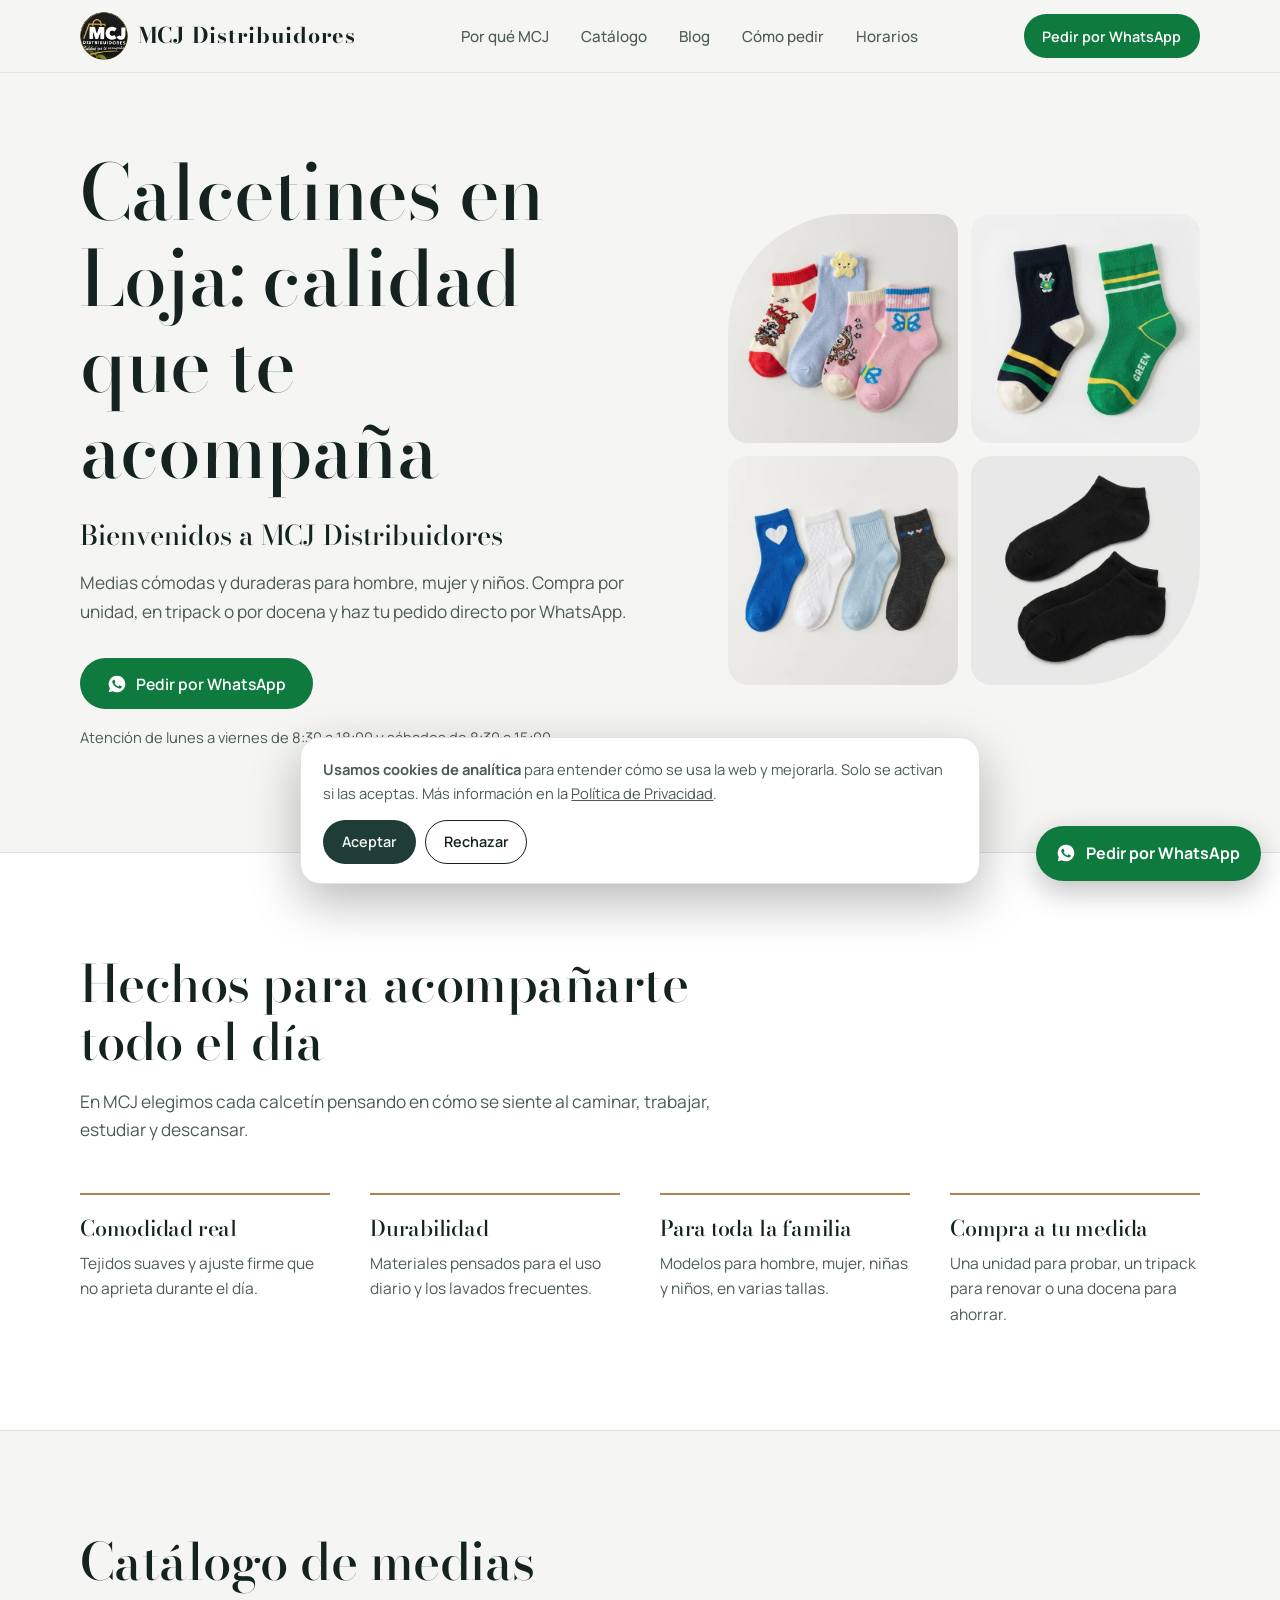
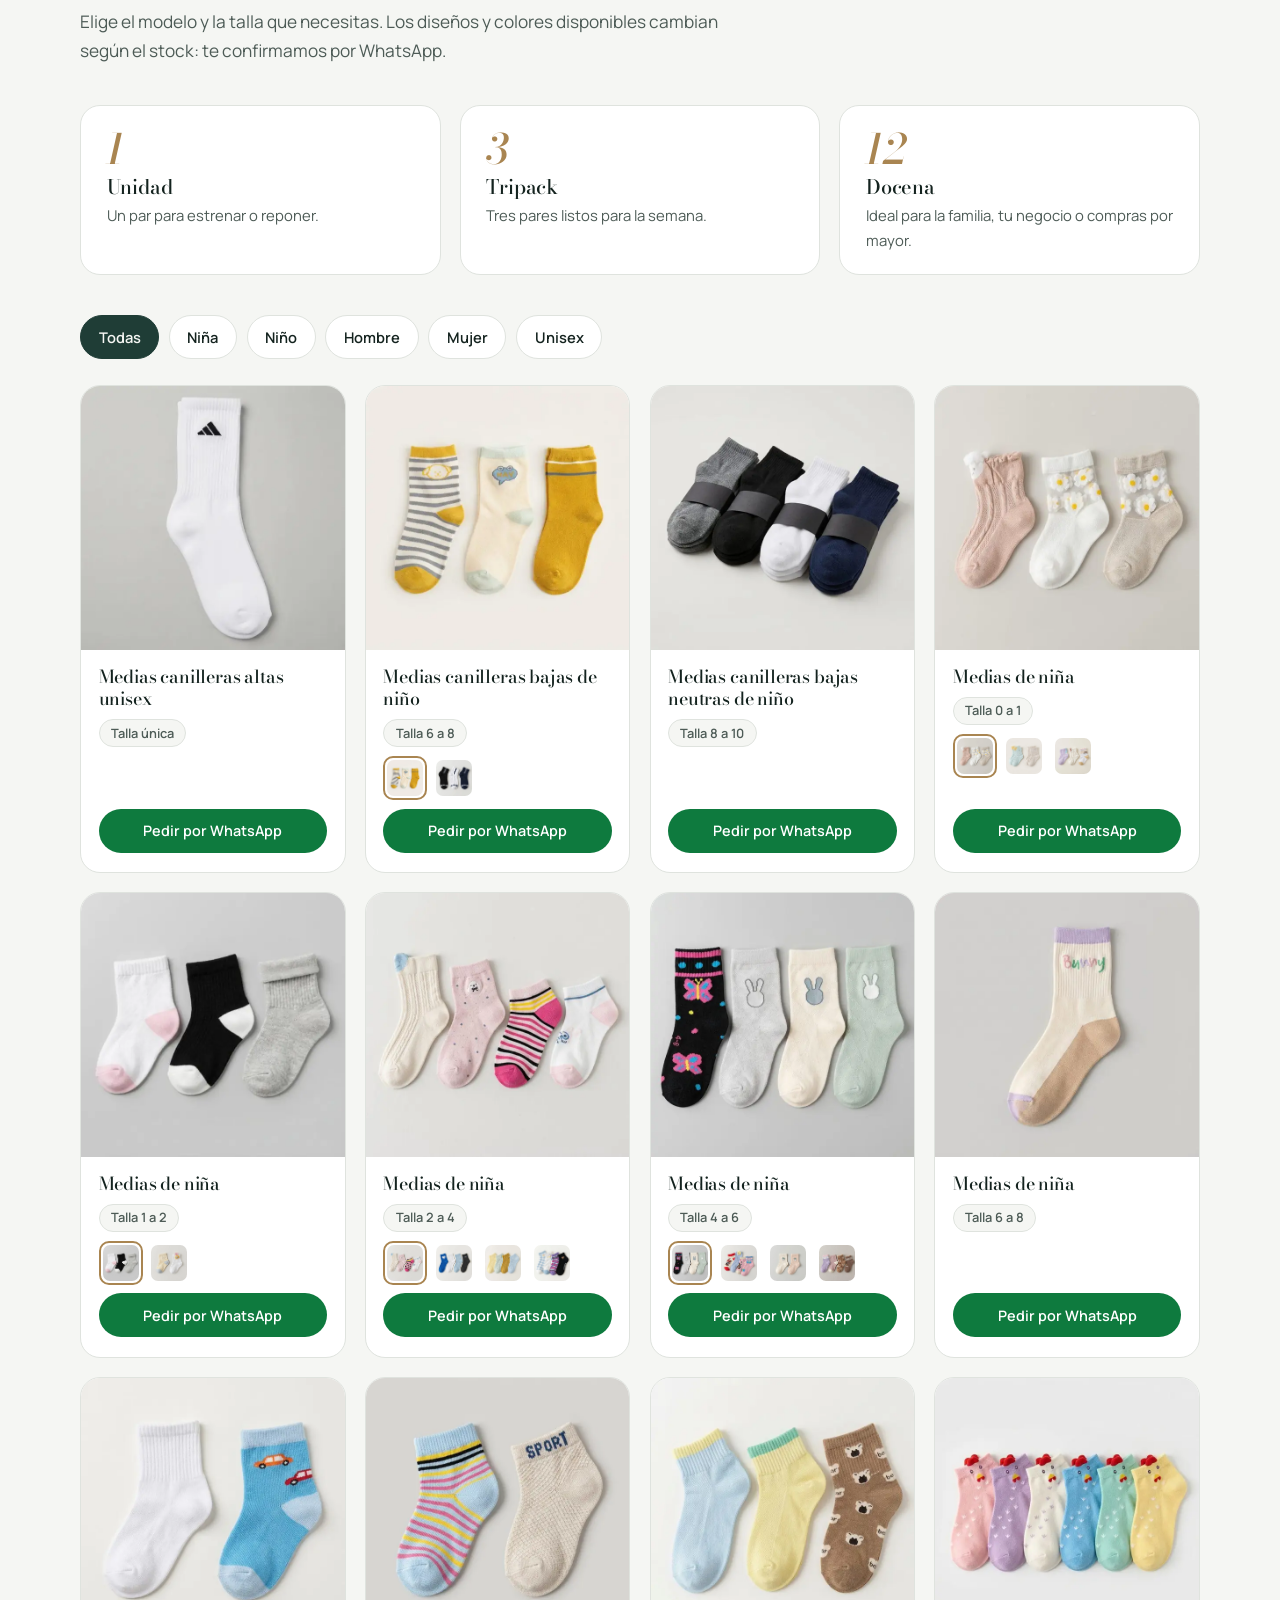
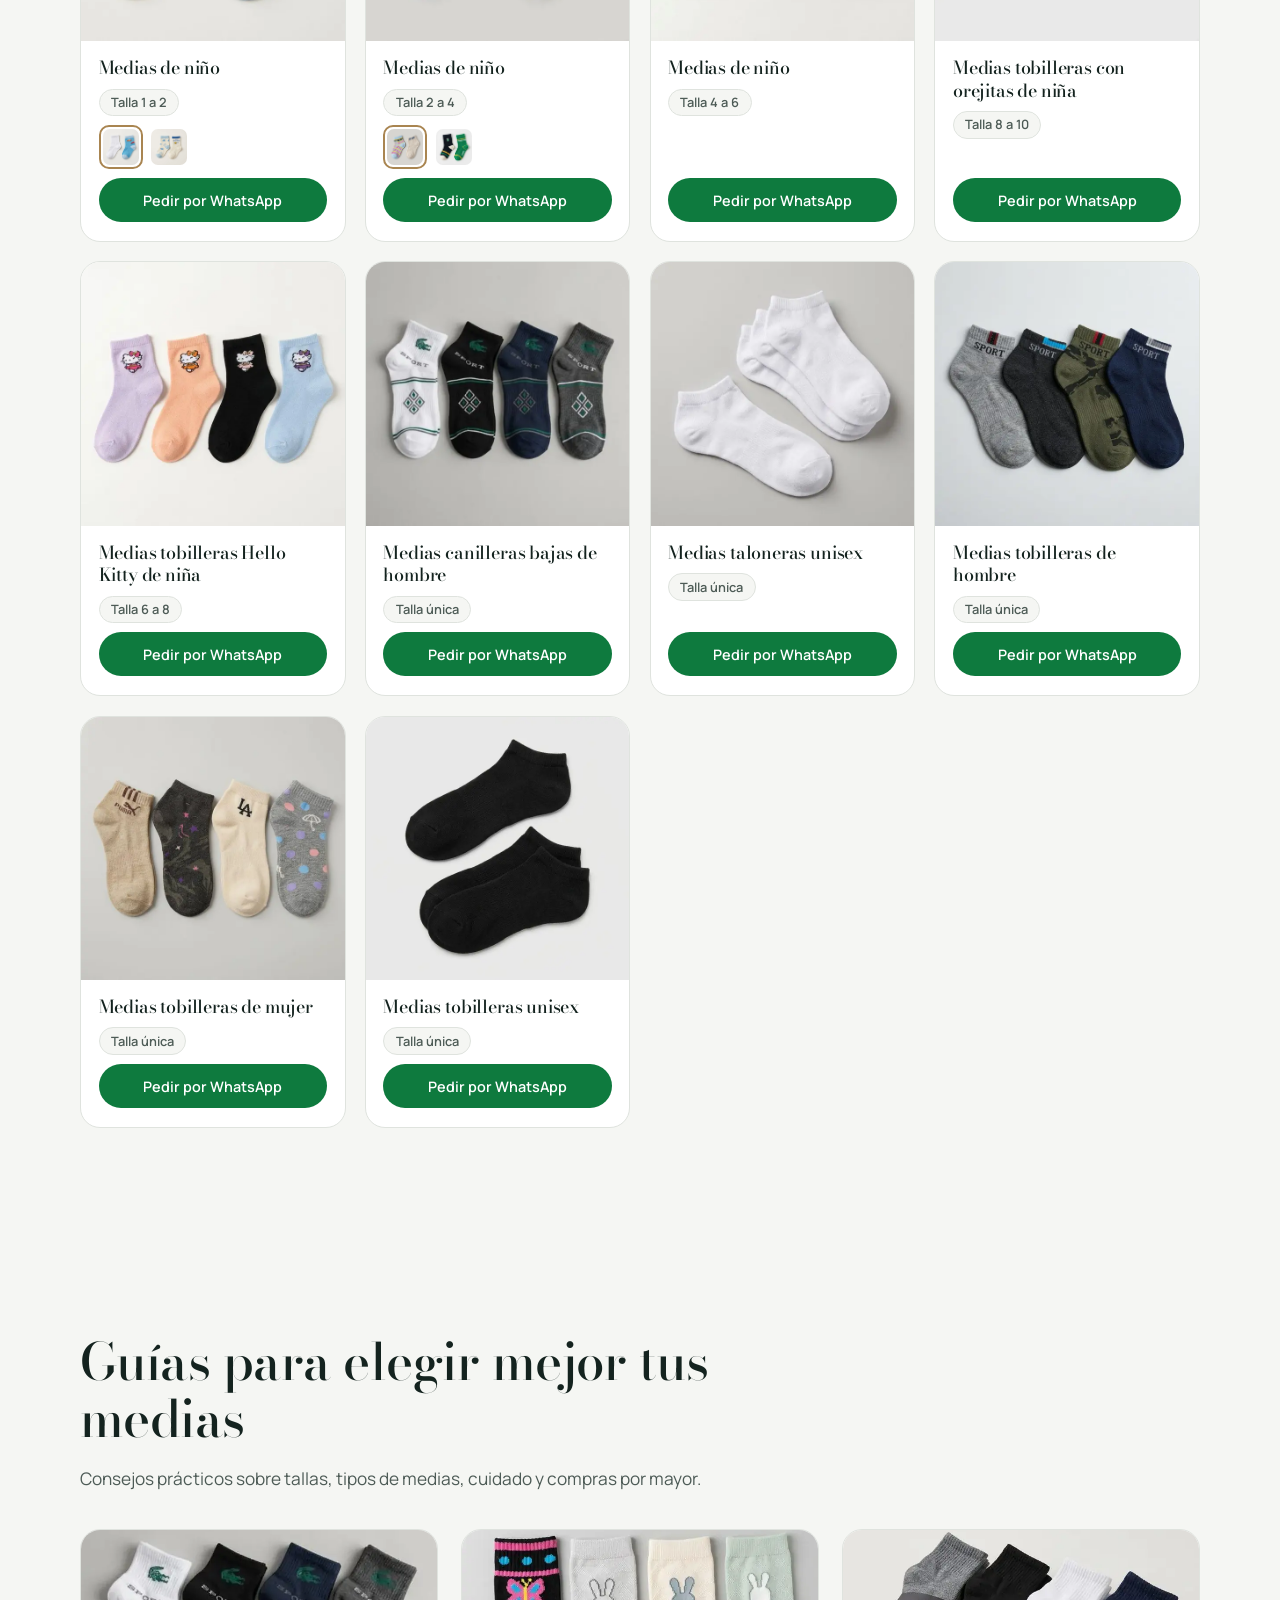
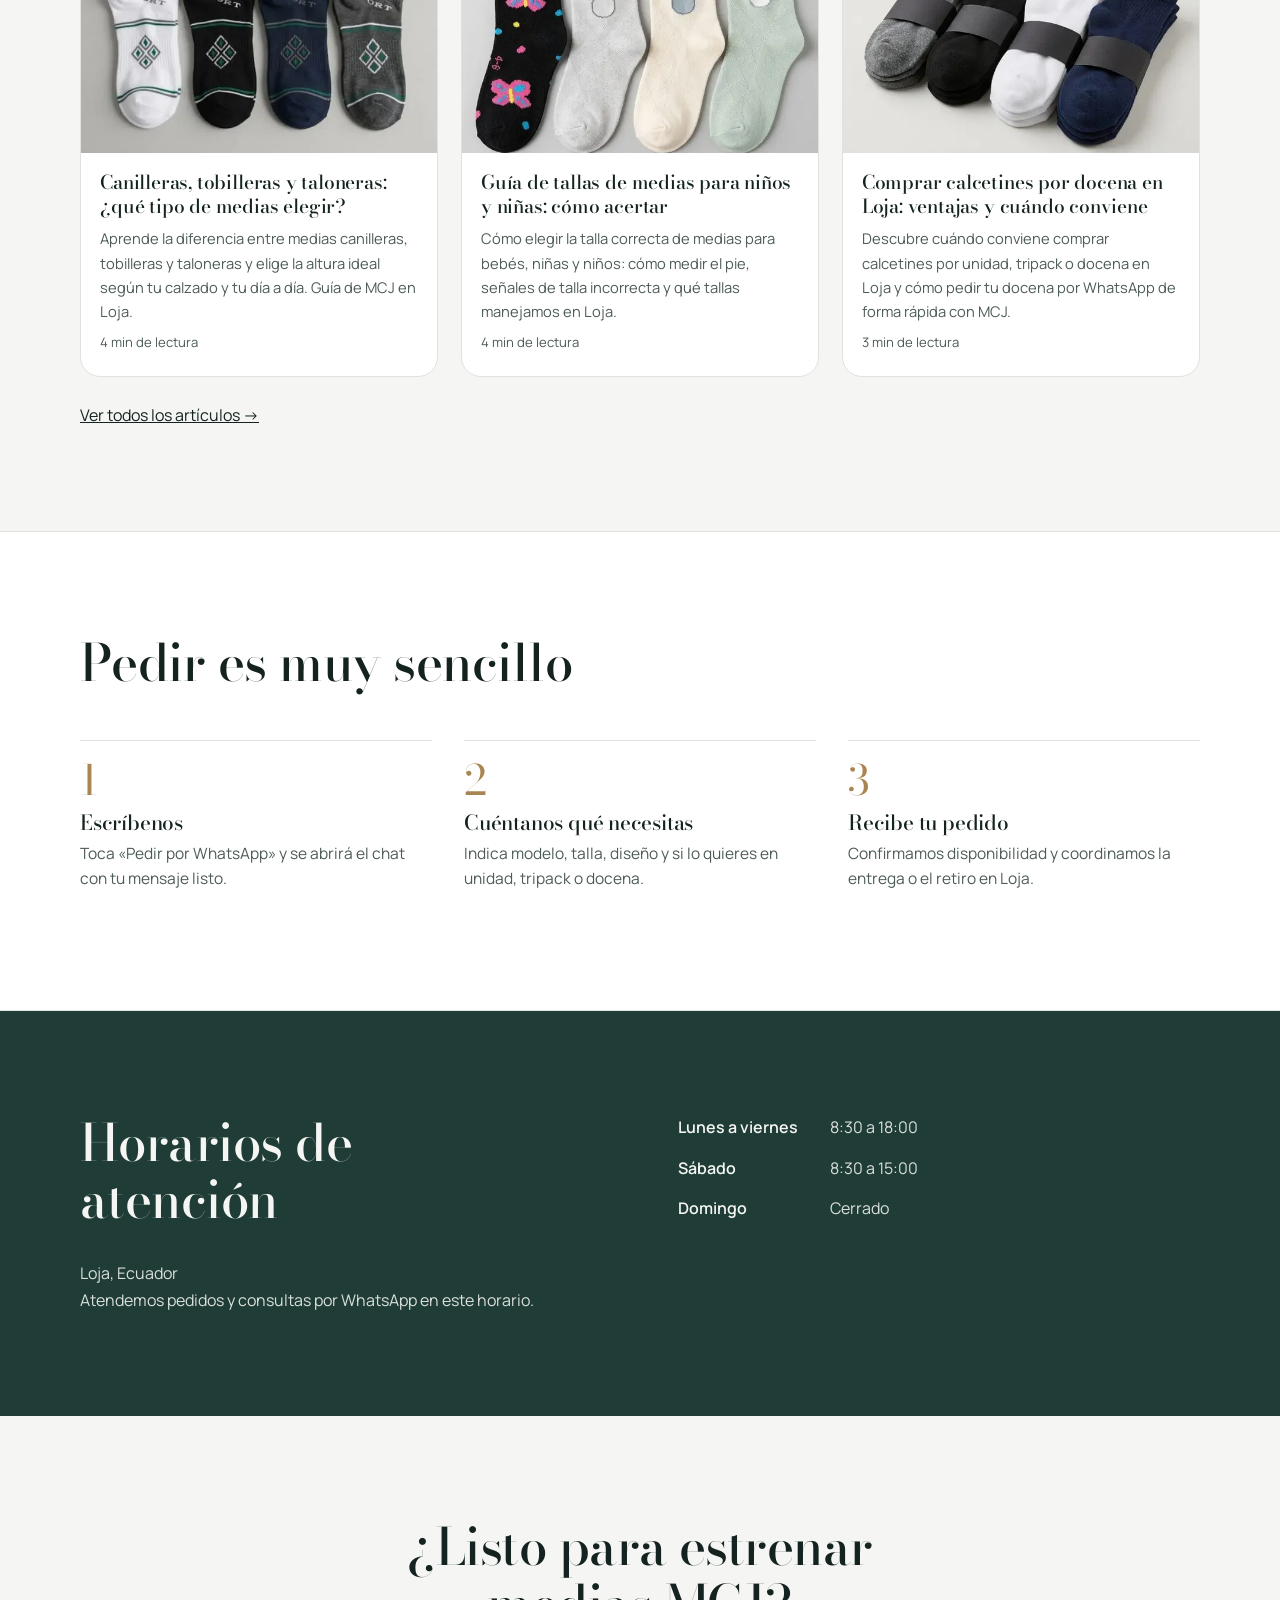
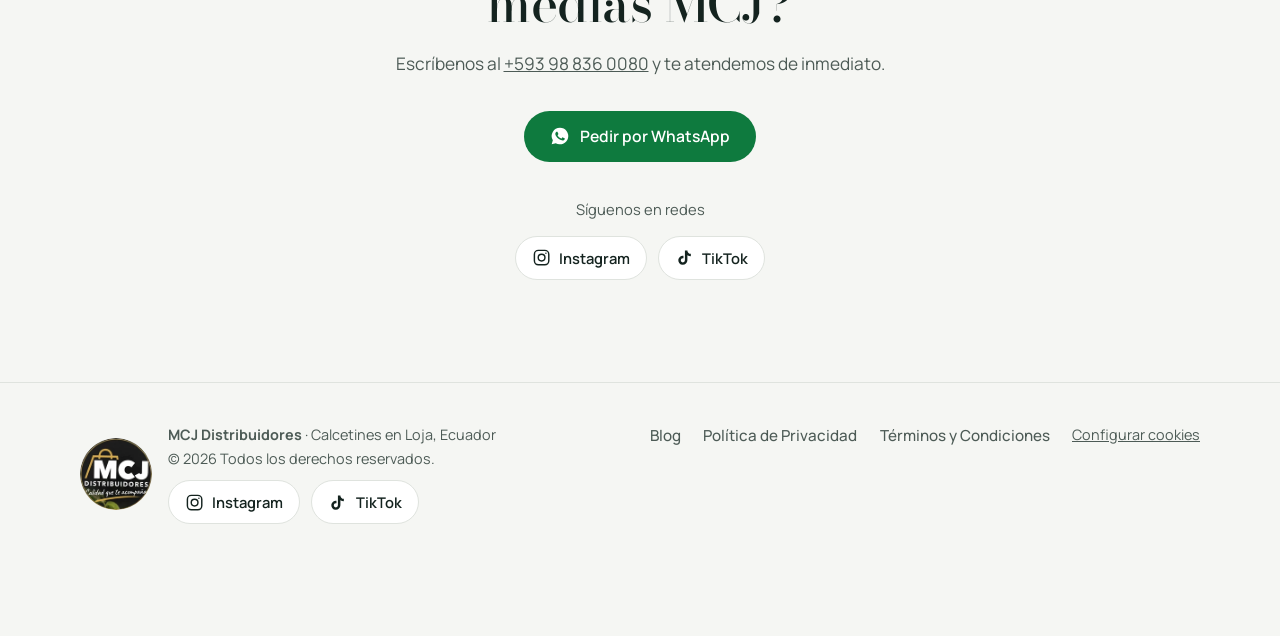
==== commit a1b137e6: "Add files via upload" ====
--- a/index.html
+++ b/index.html
@@ -25,13 +25,14 @@
 </head>
 <body>
 <a class="skip" href="#main">Saltar al contenido</a>
-<header class="top"><div class="wrap bar"><a class="brand" href="index.html" aria-label="MCJ Distribuidores, ir al inicio"><img src="img/logo-mcj.webp" alt="" width="48" height="48"><span>MCJ</span></a>
-<nav class="main" id="menu" aria-label="Menú principal"><ul><li><a href="index.html#valor">Por qué MCJ</a></li><li><a href="index.html#catalogo">Catálogo</a></li><li><a href="blog/">Blog</a></li><li><a href="index.html#pedidos">Cómo pedir</a></li><li><a href="index.html#horarios">Horarios</a></li></ul></nav>
+<header class="top"><div class="wrap bar"><a class="brand" href="index.html" aria-label="MCJ Distribuidores, ir al inicio"><img src="img/logo-mcj.webp" alt="" width="48" height="48"><span>MCJ Distribuidores</span></a>
+<nav class="main" id="menu" aria-label="Menú principal"><ul><li><a href="index.html#valor">Por qué MCJ</a></li><li><a href="index.html#catalogo">Catálogo</a></li><li><a href="blog/index.html">Blog</a></li><li><a href="index.html#pedidos">Cómo pedir</a></li><li><a href="index.html#horarios">Horarios</a></li></ul></nav>
 <a class="btn btn-wa btn-sm" href="https://wa.me/593988360080?text=Hola%20MCJ%2C%20vi%20su%20p%C3%A1gina%20web%20y%20me%20gustar%C3%ADa%20realizar%20una%20consulta/pedido." target="_blank" rel="noopener" data-wa="header">Pedir por WhatsApp</a>
 <button class="menu-btn" type="button" aria-expanded="false" aria-controls="menu" aria-label="Abrir menú"><span></span><span></span></button></div></header>
 <main id="main">
 <section class="hero"><div class="wrap hero-grid"><div>
 <h1>Calcetines en Loja: calidad que te acompaña</h1>
+<p class="welcome">Bienvenidos a MCJ Distribuidores</p>
 <p class="lead">Medias cómodas y duraderas para hombre, mujer y niños. Compra por unidad, en tripack o por docena y haz tu pedido directo por WhatsApp.</p>
 <div class="cta-row"><a class="btn btn-wa" href="https://wa.me/593988360080?text=Hola%20MCJ%2C%20vi%20su%20p%C3%A1gina%20web%20y%20me%20gustar%C3%ADa%20realizar%20una%20consulta/pedido." target="_blank" rel="noopener" data-wa="hero"><svg class="ico" viewBox="0 0 24 24" fill="currentColor" aria-hidden="true"><path d="M12 2a10 10 0 0 0-8.6 15.1L2 22l5-1.3A10 10 0 1 0 12 2zm5.3 14.1c-.2.6-1.3 1.2-1.8 1.2-.5.1-1 .2-3.3-.7-2.8-1.2-4.6-4-4.7-4.2-.1-.2-1.1-1.5-1.1-2.8s.7-2 1-2.3c.2-.3.5-.3.7-.3h.5c.2 0 .4 0 .6.5.2.5.8 1.8.8 1.9.1.1.1.3 0 .5l-.3.4-.4.5c-.1.1-.3.3-.1.6.2.3.8 1.3 1.7 2.100 1.100 1 2.100 1.300 2.400 1.500.3.1.5.1.6-.1l.9-1.100c.2-.3.4-.2.7-.1l1.800.9c.3.1.5.2.5.3.1.2.1.7-.1 1.300z"/></svg> Pedir por WhatsApp</a></div>
 <p class="note">Atención de lunes a viernes de 8:30 a 18:00 y sábados de 8:30 a 15:00.</p></div>
@@ -64,7 +65,7 @@
 <li><article class="card" data-c="unisex"><img class="main" src="img/m29.webp" alt="Medias tobilleras unisex – MCJ Loja" width="600" height="600" loading="lazy"><div class="card-body"><h3>Medias tobilleras unisex</h3><span class="tag">Talla única</span><a class="btn btn-wa btn-sm" href="https://wa.me/593988360080?text=Hola%20MCJ%2C%20me%20interesa%3A%20Medias%20tobilleras%20unisex.%20%C2%BFQu%C3%A9%20dise%C3%B1os%20y%20precios%20tienen%20disponibles%3F" target="_blank" rel="noopener" data-wa="Medias tobilleras unisex">Pedir por WhatsApp</a></div></article></li>
 </ul></div></section>
 <section id="blog"><div class="wrap"><h2>Guías para elegir mejor tus medias</h2><p class="lead">Consejos prácticos sobre tallas, tipos de medias, cuidado y compras por mayor.</p>
-<ul class="posts"><li><article class="post"><a href="blog/tipos-de-medias-canilleras-tobilleras-taloneras.html" class="post-img"><img src="img/m18.webp" alt="Medias canilleras bajas de hombre en distintos colores" width="600" height="600" loading="lazy"></a><div><h3><a href="blog/tipos-de-medias-canilleras-tobilleras-taloneras.html">Canilleras, tobilleras y taloneras: ¿qué tipo de medias elegir?</a></h3><p>Aprende la diferencia entre medias canilleras, tobilleras y taloneras y elige la altura ideal según tu calzado y tu día a día. Guía de MCJ en Loja.</p><span class="meta">4 min de lectura</span></div></article></li><li><article class="post"><a href="blog/guia-de-tallas-de-medias-para-ninos.html" class="post-img"><img src="img/m06.webp" alt="Medias de niña con diseños, talla 4 a 6" width="600" height="600" loading="lazy"></a><div><h3><a href="blog/guia-de-tallas-de-medias-para-ninos.html">Guía de tallas de medias para niños y niñas: cómo acertar</a></h3><p>Cómo elegir la talla correcta de medias para bebés, niñas y niños: cómo medir el pie, señales de talla incorrecta y qué tallas manejamos en Loja.</p><span class="meta">4 min de lectura</span></div></article></li><li><article class="post"><a href="blog/comprar-calcetines-por-docena-loja.html" class="post-img"><img src="img/m02.webp" alt="Medias canilleras bajas en varios colores" width="600" height="600" loading="lazy"></a><div><h3><a href="blog/comprar-calcetines-por-docena-loja.html">Comprar calcetines por docena en Loja: ventajas y cuándo conviene</a></h3><p>Descubre cuándo conviene comprar calcetines por unidad, tripack o docena en Loja y cómo pedir tu docena por WhatsApp de forma rápida con MCJ.</p><span class="meta">3 min de lectura</span></div></article></li></ul><p style="margin-top:1.6rem"><a href="blog/">Ver todos los artículos →</a></p></div></section>
+<ul class="posts"><li><article class="post"><a href="blog/tipos-de-medias-canilleras-tobilleras-taloneras.html" class="post-img"><img src="img/m18.webp" alt="Medias canilleras bajas de hombre en distintos colores" width="600" height="600" loading="lazy"></a><div><h3><a href="blog/tipos-de-medias-canilleras-tobilleras-taloneras.html">Canilleras, tobilleras y taloneras: ¿qué tipo de medias elegir?</a></h3><p>Aprende la diferencia entre medias canilleras, tobilleras y taloneras y elige la altura ideal según tu calzado y tu día a día. Guía de MCJ en Loja.</p><span class="meta">4 min de lectura</span></div></article></li><li><article class="post"><a href="blog/guia-de-tallas-de-medias-para-ninos.html" class="post-img"><img src="img/m06.webp" alt="Medias de niña con diseños, talla 4 a 6" width="600" height="600" loading="lazy"></a><div><h3><a href="blog/guia-de-tallas-de-medias-para-ninos.html">Guía de tallas de medias para niños y niñas: cómo acertar</a></h3><p>Cómo elegir la talla correcta de medias para bebés, niñas y niños: cómo medir el pie, señales de talla incorrecta y qué tallas manejamos en Loja.</p><span class="meta">4 min de lectura</span></div></article></li><li><article class="post"><a href="blog/comprar-calcetines-por-docena-loja.html" class="post-img"><img src="img/m02.webp" alt="Medias canilleras bajas en varios colores" width="600" height="600" loading="lazy"></a><div><h3><a href="blog/comprar-calcetines-por-docena-loja.html">Comprar calcetines por docena en Loja: ventajas y cuándo conviene</a></h3><p>Descubre cuándo conviene comprar calcetines por unidad, tripack o docena en Loja y cómo pedir tu docena por WhatsApp de forma rápida con MCJ.</p><span class="meta">3 min de lectura</span></div></article></li></ul><p style="margin-top:1.6rem"><a href="blog/index.html">Ver todos los artículos →</a></p></div></section>
 <section class="alt" id="pedidos"><div class="wrap"><h2>Pedir es muy sencillo</h2><ol class="steps">
 <li><h3>Escríbenos</h3><p>Toca «Pedir por WhatsApp» y se abrirá el chat con tu mensaje listo.</p></li>
 <li><h3>Cuéntanos qué necesitas</h3><p>Indica modelo, talla, diseño y si lo quieres en unidad, tripack o docena.</p></li>
@@ -76,7 +77,7 @@
 <p class="follow">Síguenos en redes</p><ul class="social " aria-label="Redes sociales"><li><a href="https://www.instagram.com/mcj_distribuidores/" target="_blank" rel="noopener noreferrer" aria-label="Instagram de MCJ Distribuidores (se abre en una pestaña nueva)"><svg viewBox="0 0 24 24" fill="none" stroke="currentColor" stroke-width="1.8" aria-hidden="true"><rect x="3" y="3" width="18" height="18" rx="5"/><circle cx="12" cy="12" r="4.2"/><circle cx="17.4" cy="6.6" r=".9" fill="currentColor" stroke="none"/></svg><span>Instagram</span></a></li><li><a href="https://www.tiktok.com/@mcj.distribuidore" target="_blank" rel="noopener noreferrer" aria-label="TikTok de MCJ Distribuidores (se abre en una pestaña nueva)"><svg viewBox="0 0 24 24" fill="currentColor" aria-hidden="true"><path d="M16.6 5.8A4.3 4.3 0 0 1 15.5 3h-3.1v12.4a2.6 2.6 0 1 1-2.6-2.6c.3 0 .5 0 .8.1V9.7a5.7 5.7 0 1 0 4.9 5.7V9a7.4 7.4 0 0 0 4.3 1.4V7.3a4.3 4.3 0 0 1-3.2-1.5z"/></svg><span>TikTok</span></a></li></ul></div></section>
 </main>
 <footer><div class="wrap foot"><div class="foot-brand"><img src="img/logo-mcj.webp" alt="Logo de MCJ Distribuidores" width="72" height="72" loading="lazy"><div><p><strong>MCJ Distribuidores</strong> · Calcetines en Loja, Ecuador</p><p>© <span id="y">2026</span> Todos los derechos reservados.</p><ul class="social foot-soc" aria-label="Redes sociales"><li><a href="https://www.instagram.com/mcj_distribuidores/" target="_blank" rel="noopener noreferrer" aria-label="Instagram de MCJ Distribuidores (se abre en una pestaña nueva)"><svg viewBox="0 0 24 24" fill="none" stroke="currentColor" stroke-width="1.8" aria-hidden="true"><rect x="3" y="3" width="18" height="18" rx="5"/><circle cx="12" cy="12" r="4.2"/><circle cx="17.4" cy="6.6" r=".9" fill="currentColor" stroke="none"/></svg><span>Instagram</span></a></li><li><a href="https://www.tiktok.com/@mcj.distribuidore" target="_blank" rel="noopener noreferrer" aria-label="TikTok de MCJ Distribuidores (se abre en una pestaña nueva)"><svg viewBox="0 0 24 24" fill="currentColor" aria-hidden="true"><path d="M16.6 5.8A4.3 4.3 0 0 1 15.5 3h-3.1v12.4a2.6 2.6 0 1 1-2.6-2.6c.3 0 .5 0 .8.1V9.7a5.7 5.7 0 1 0 4.9 5.7V9a7.4 7.4 0 0 0 4.3 1.4V7.3a4.3 4.3 0 0 1-3.2-1.5z"/></svg><span>TikTok</span></a></li></ul></div></div>
-<nav aria-label="Legal"><ul><li><a href="blog/">Blog</a></li><li><a href="politica-de-privacidad.html">Política de Privacidad</a></li><li><a href="terminos-y-condiciones.html">Términos y Condiciones</a></li><li><button type="button" data-cookie-open>Configurar cookies</button></li></ul></nav></div></footer>
+<nav aria-label="Legal"><ul><li><a href="blog/index.html">Blog</a></li><li><a href="politica-de-privacidad.html">Política de Privacidad</a></li><li><a href="terminos-y-condiciones.html">Términos y Condiciones</a></li><li><button type="button" data-cookie-open>Configurar cookies</button></li></ul></nav></div></footer>
 <div class="cookie" id="cookie" role="dialog" aria-labelledby="ck-t" hidden>
 <p id="ck-t"><strong>Usamos cookies de analítica</strong> para entender cómo se usa la web y mejorarla. Solo se activan si las aceptas. Más información en la <a href="politica-de-privacidad.html">Política de Privacidad</a>.</p>
 <div class="cta-row"><button class="btn btn-primary btn-sm" type="button" data-cookie="yes">Aceptar</button><button class="btn btn-ghost btn-sm" type="button" data-cookie="no">Rechazar</button></div></div>
--- a/style.css
+++ b/style.css
@@ -111,3 +111,8 @@
 .art-cta h2{margin:0 0 .4rem;font-size:1.6rem;max-width:none}.legal .art-cta p{color:color-mix(in srgb,var(--on-green) 90%,transparent);margin:0 0 1.2rem}
 @media (max-width:900px){.posts{grid-template-columns:1fr}.post{flex-direction:row}.post-img{flex:0 0 38%}.post-img img{height:100%;aspect-ratio:auto}}
 @media (max-width:520px){.post{flex-direction:column}.post-img{flex:none}.post-img img{aspect-ratio:16/10;height:auto}}
+.brand{min-width:0}.brand img{flex:none}
+.brand span{font-size:1.35rem;letter-spacing:.04em;line-height:1.1}
+.welcome{font-family:var(--serif);font-size:clamp(1.3rem,3vw,1.7rem);font-weight:500;margin-top:1.2rem;color:var(--ink)}
+.hero .welcome+.lead{margin-top:.7rem}
+@media (max-width:520px){.brand span{font-size:1.05rem;letter-spacing:.03em}}
